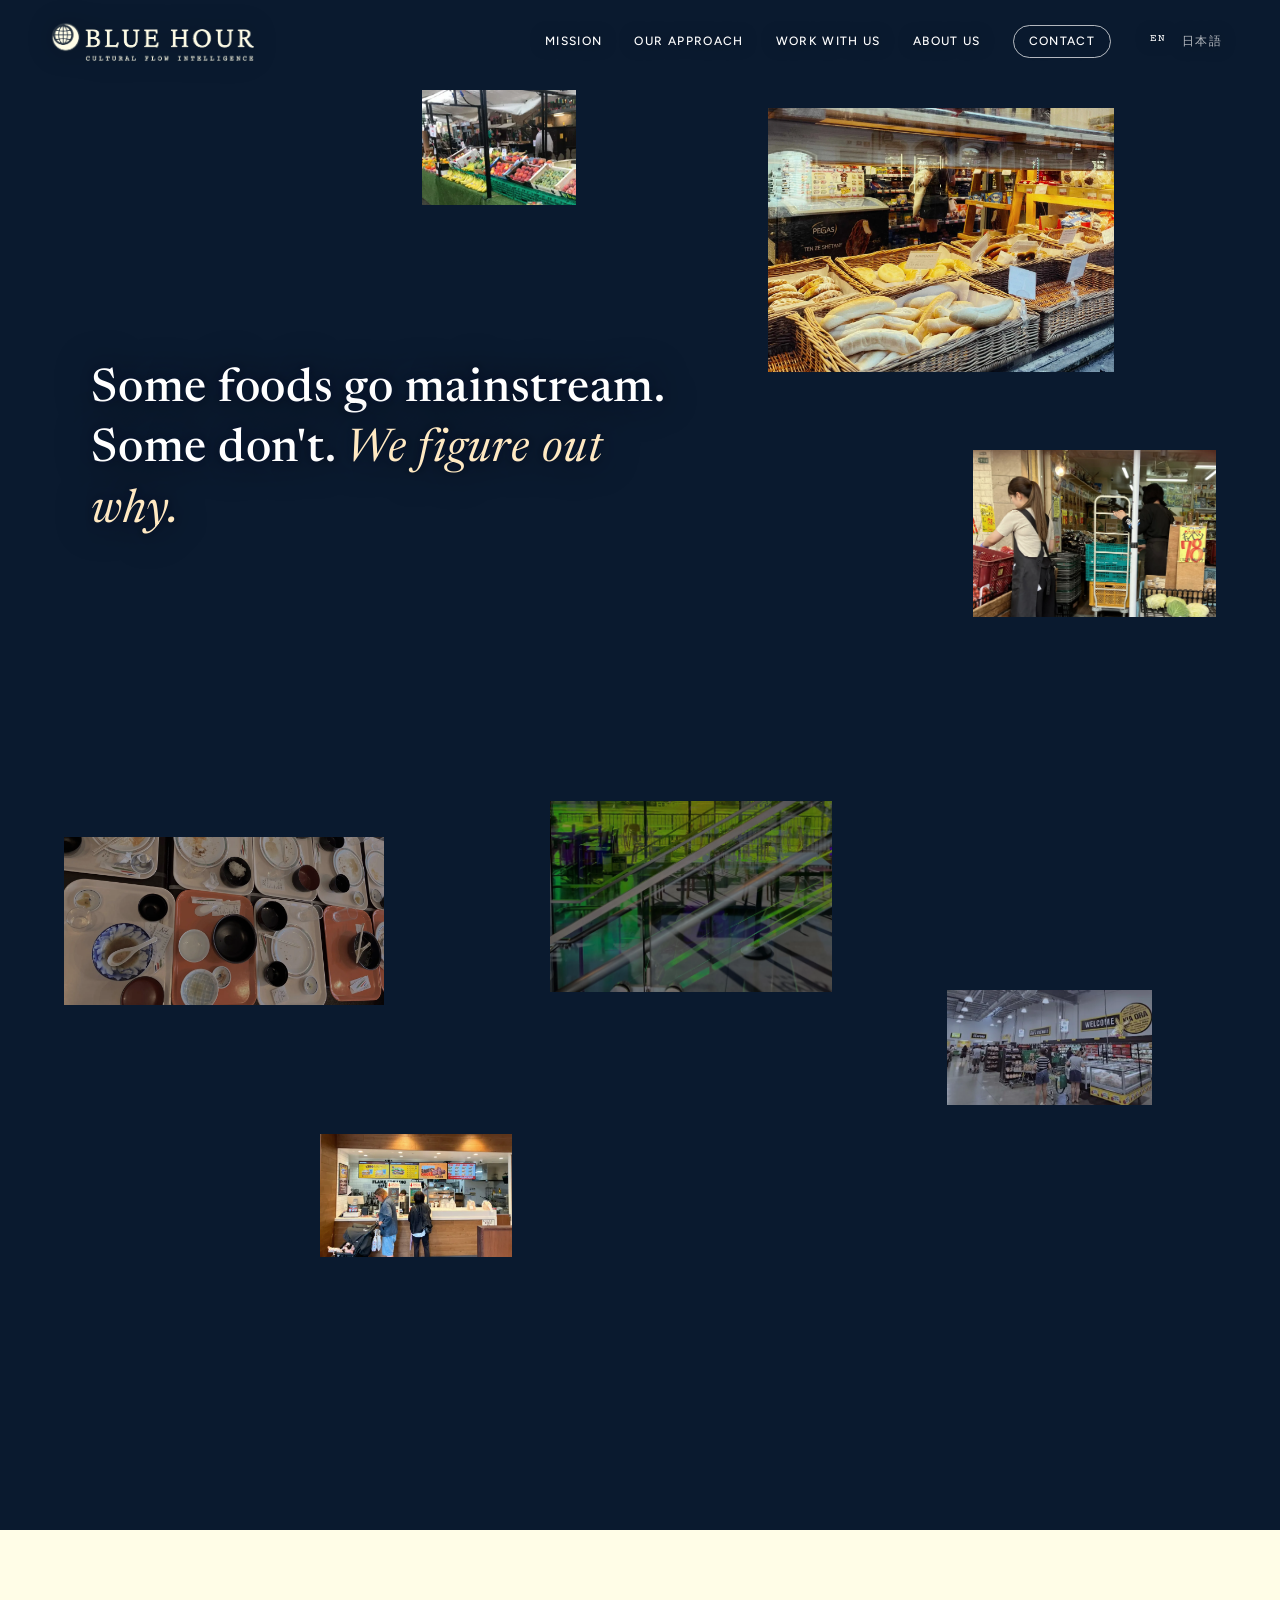
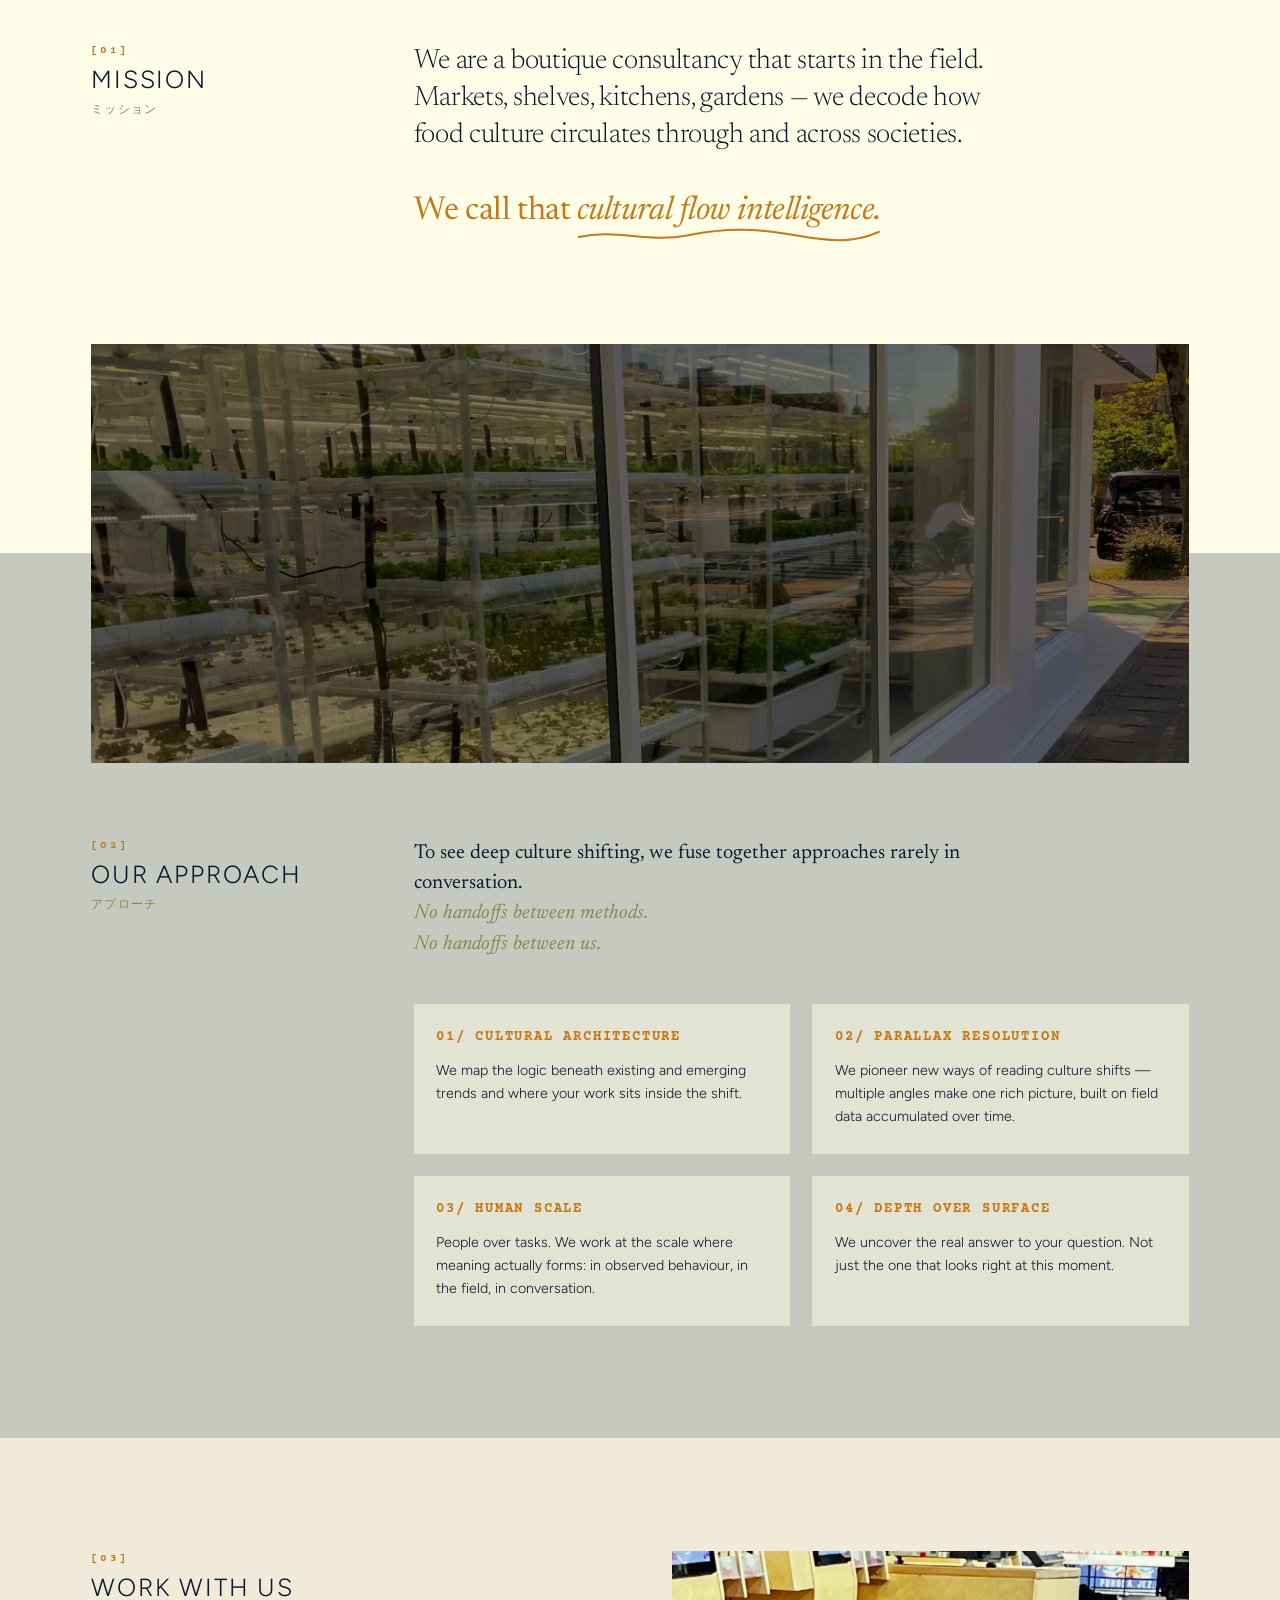
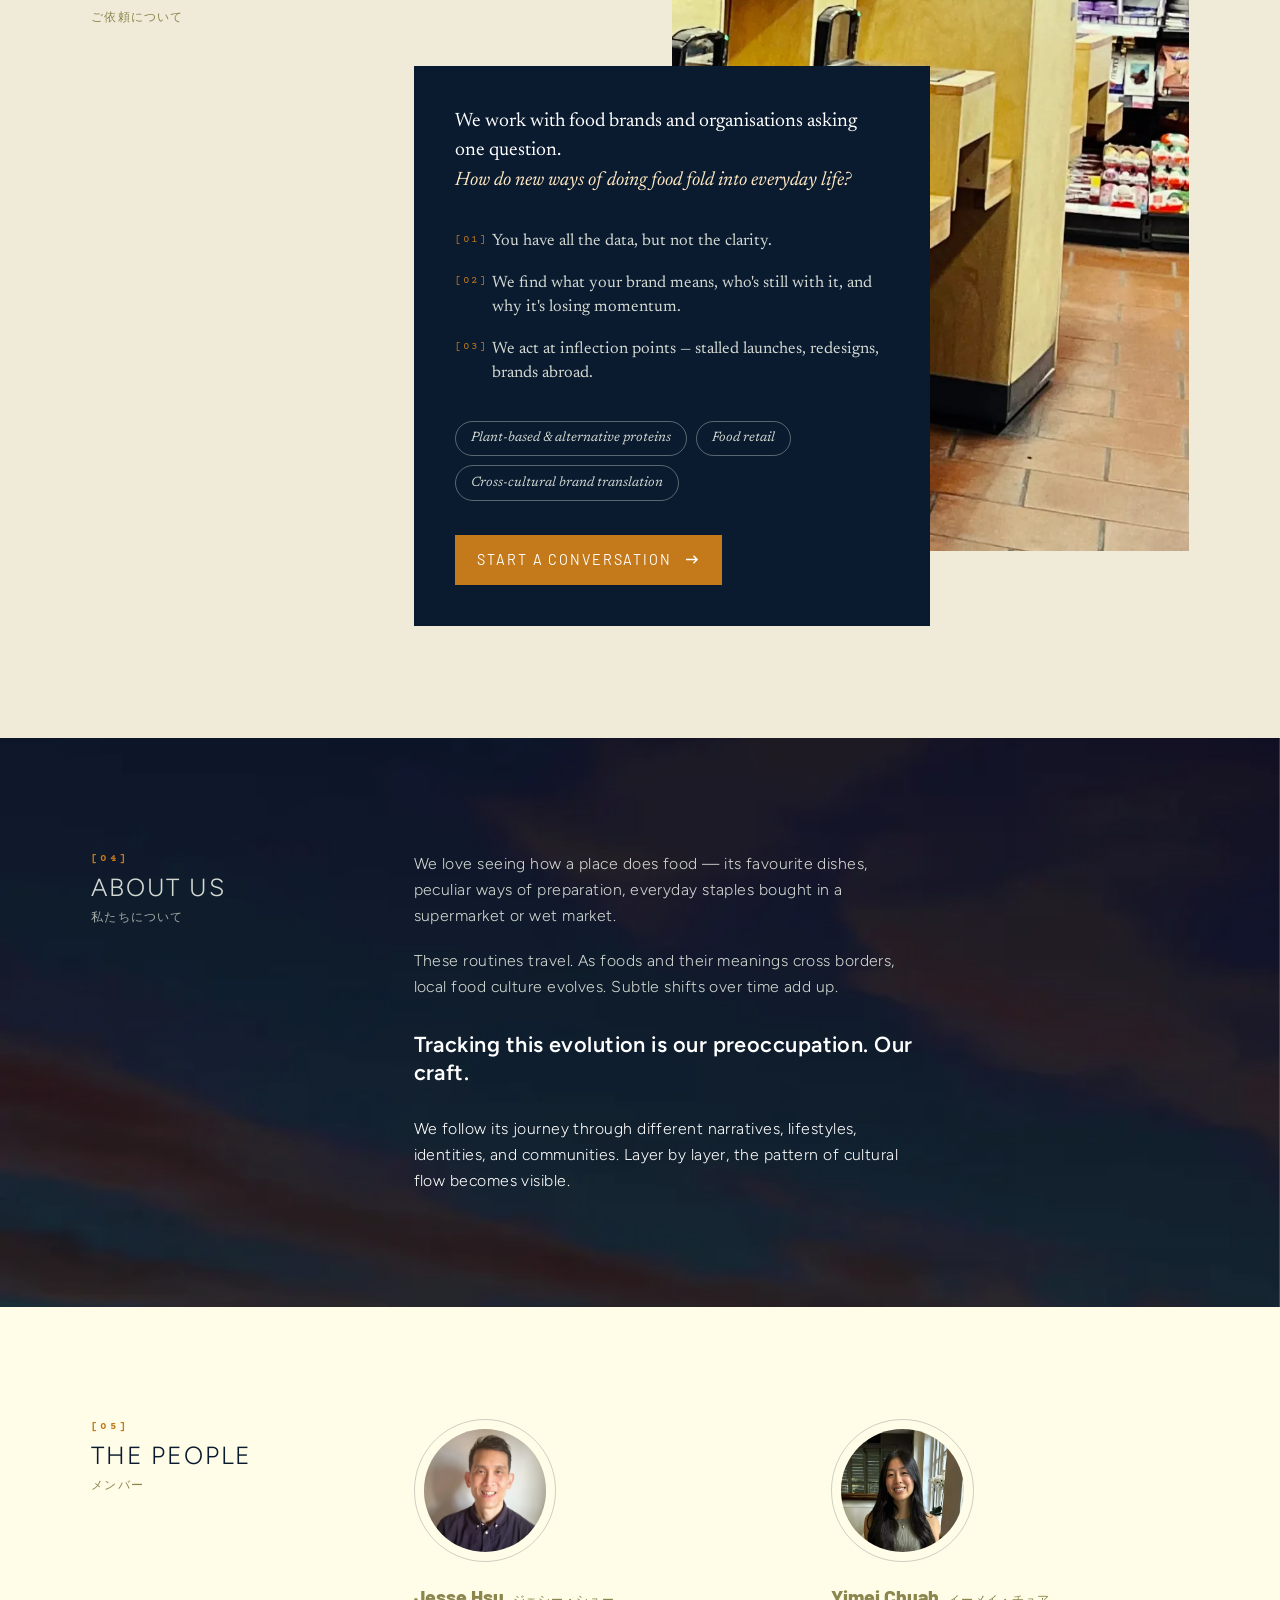
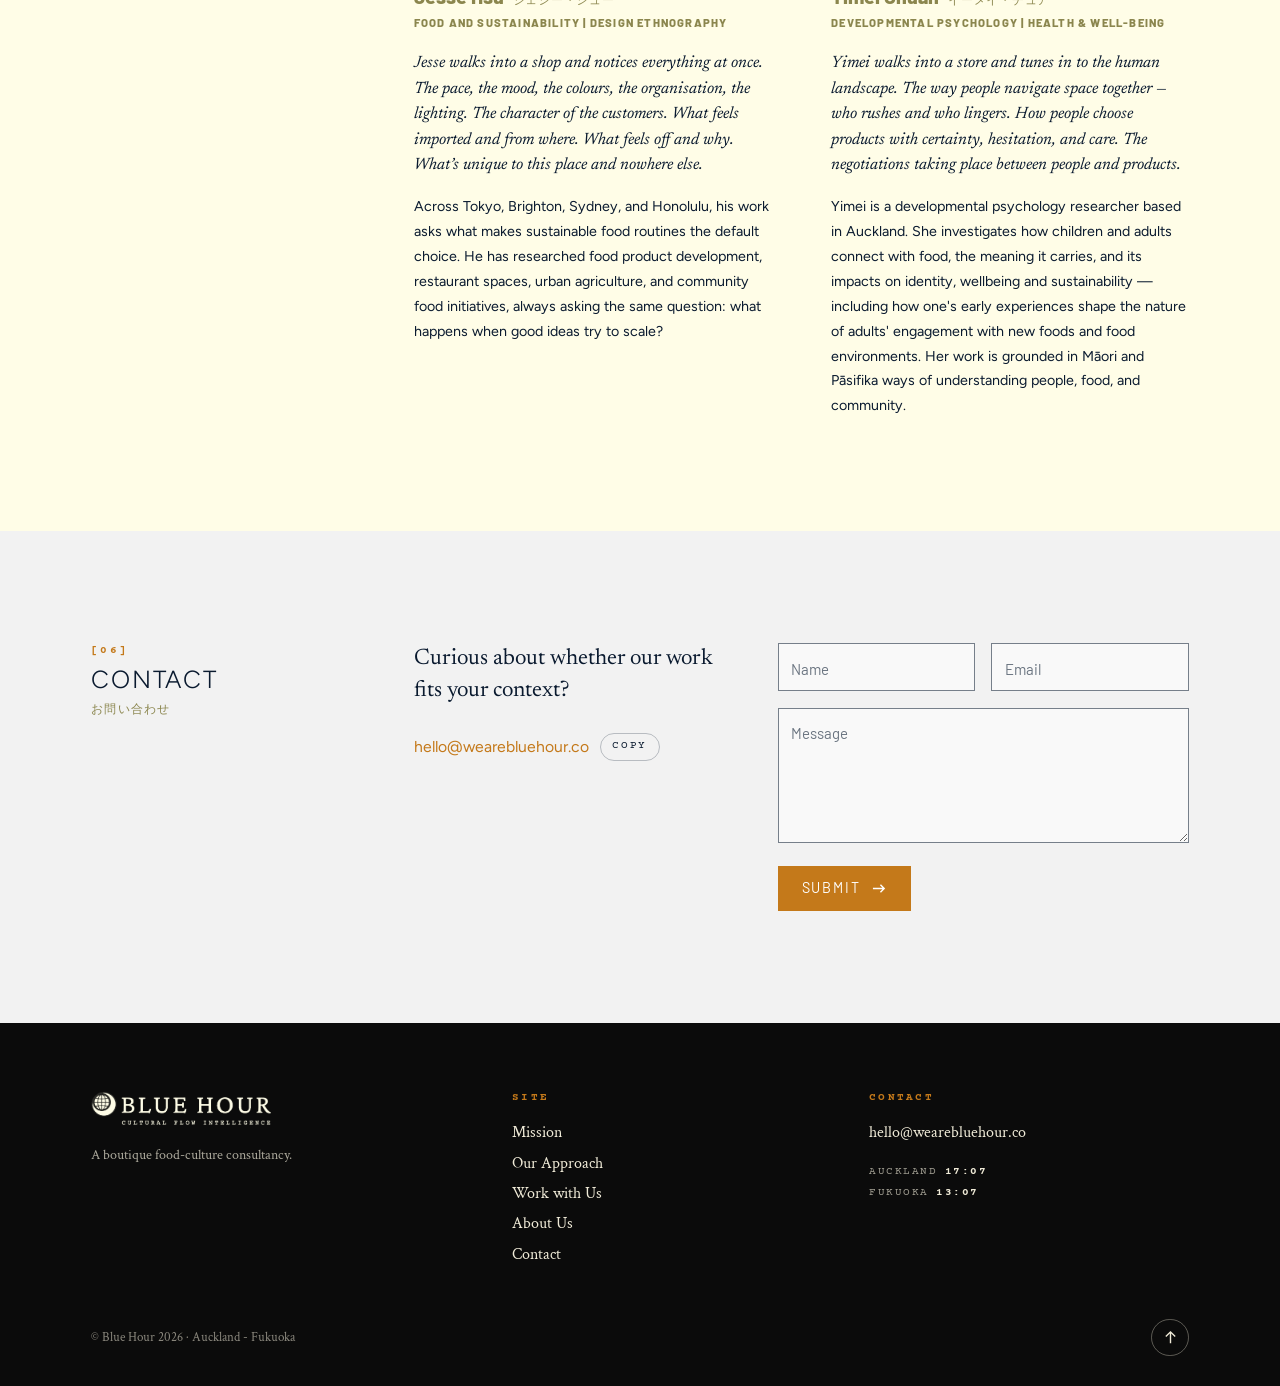
==== index.html @ f850b8da "bluehour 0.1.1 for pages static" ====
<!DOCTYPE html>
<html lang="en">
<head>
<meta charset="utf-8" />
<meta name="viewport" content="width=device-width,initial-scale=1" />
<title>Blue Hour — Cultural Flow Intelligence | Food culture consultancy</title>
<meta name="description" content="Blue Hour is a boutique food-culture consultancy in Auckland and Fukuoka. Field research and cultural insight for food brands, retailers and alternative-protein companies." />
<meta name="color-scheme" content="light only" />
<meta name="theme-color" content="#FFFDE7" />
<link rel="canonical" href="https://wearebluehour.co/" />
<link rel="alternate" hreflang="en" href="https://wearebluehour.co/" />
<link rel="alternate" hreflang="ja" href="https://wearebluehour.co/ja.html" />
<link rel="alternate" hreflang="x-default" href="https://wearebluehour.co/" />

<meta property="og:site_name" content="Blue Hour" />
<meta property="og:title" content="Blue Hour — Cultural Flow Intelligence" />
<meta property="og:type" content="website" />
<meta property="og:description" content="Some foods go mainstream. Some don't. We figure out why. A boutique food-culture consultancy in Auckland and Fukuoka." />
<meta property="og:url" content="https://wearebluehour.co/" />
<meta property="og:locale" content="en_NZ" />
<meta property="og:locale:alternate" content="ja_JP" />
<meta property="og:image" content="https://wearebluehour.co/assets/img/share-1200x630.jpg" />
<meta property="og:image:type" content="image/jpeg" />
<meta property="og:image:width" content="1200" />
<meta property="og:image:height" content="630" />
<meta property="og:image:alt" content="Blue Hour — Cultural Flow Intelligence. Auckland · Fukuoka." />
<meta name="twitter:card" content="summary_large_image" />
<meta name="twitter:image" content="https://wearebluehour.co/assets/img/share-1200x630.jpg" />

<link rel="icon" type="image/png" href="assets/images/favicon.png?v=2a3a857e" />
<link rel="apple-touch-icon" href="assets/images/apple-touch-icon.png?v=2a3a857e" />

<link rel="preconnect" href="https://fonts.googleapis.com" />
<link rel="preconnect" href="https://fonts.gstatic.com" crossorigin />
<link href="https://fonts.googleapis.com/css2?family=Newsreader:ital,wght@0,300;0,400;0,500;1,400&family=Figtree:wght@300;400;500;600&family=Courier+Prime:wght@700&family=Barlow:wght@400;800&family=Crimson+Text&display=swap" rel="stylesheet" />
<link rel="preload" as="image" href="assets/img/container05-05c222aa.webp" />
<link rel="stylesheet" href="assets/css/site.css" />

<script type="application/ld+json">
{
	"@context": "https://schema.org",
	"@type": "ProfessionalService",
	"name": "Blue Hour",
	"alternateName": "Blue Hour — Cultural Flow Intelligence",
	"description": "Boutique food-culture consultancy. Field research and cultural insight for food brands, retailers and organisations.",
	"url": "https://wearebluehour.co/",
	"logo": "https://wearebluehour.co/assets/img/logo.png",
	"image": "https://wearebluehour.co/assets/img/share-1200x630.jpg",
	"email": "hello@wearebluehour.co",
	"areaServed": "Worldwide",
	"location": [
		{ "@type": "Place", "name": "Auckland", "address": { "@type": "PostalAddress", "addressLocality": "Auckland", "addressCountry": "NZ" } },
		{ "@type": "Place", "name": "Fukuoka", "address": { "@type": "PostalAddress", "addressLocality": "Fukuoka", "addressCountry": "JP" } }
	],
	"knowsAbout": ["Food culture", "Design ethnography", "Developmental psychology", "Plant-based and alternative proteins", "Food retail", "Cross-cultural brand translation"],
	"member": [
		{ "@type": "Person", "name": "Jesse Hsu", "jobTitle": "Food and Sustainability, Design Ethnography" },
		{ "@type": "Person", "name": "Yimei Chuah", "jobTitle": "Developmental Psychology, Health & Well-being" }
	]
}
</script>

<script async src="https://www.googletagmanager.com/gtag/js?id=G-VKZDT2RBZ4"></script>
<script>window.dataLayer = window.dataLayer || [];function gtag(){dataLayer.push(arguments);}gtag('js', new Date());gtag('config', 'G-VKZDT2RBZ4', { 'send_page_view': false });gtag('event', 'page_view', { 'page_title': 'Blue Hour', 'page_location': 'https://wearebluehour.co' });</script>
<script>document.documentElement.className = 'js';</script>
</head>
<body>

<a class="skip" href="#mission">Skip to content</a>

<header class="site-header" id="header">
	<a class="brand" href="#top" aria-label="Blue Hour — back to top">
		<img class="logo-dark" src="assets/img/logo.png" alt="Blue Hour — Cultural Flow Intelligence" width="899" height="174" />
		<img class="logo-light" src="assets/img/logo-light.png" alt="" width="899" height="174" />
	</a>
	<nav class="nav" id="nav" aria-label="Main">
		<ul>
			<li><a href="#mission">Mission</a></li>
			<li><a href="#approach">Our Approach</a></li>
			<li><a href="#workwithus">Work with Us</a></li>
			<li><a href="#about">About Us</a></li>
			<li><a class="nav-cta" href="#contact">Contact</a></li>
		</ul>
		<div class="lang" aria-label="Language">
			<span aria-current="true">EN</span>
			<a href="ja.html" hreflang="ja" lang="ja">日本語</a>
		</div>
	</nav>
	<button class="menu-toggle" type="button" aria-controls="nav" aria-expanded="false" aria-label="Menu">
		<span></span><span></span><span></span>
	</button>
</header>

<main>

	<!-- Hero — floating photo collage; the lower photos sit below the fold and drift up on scroll -->
	<section class="hero" id="top">
		<div class="floats" aria-hidden="true">
			<figure class="float" data-drift="0.18" style="--t:12vh;--l:60%;--w:27vw;--tm:8vh;--lm:38%;--wm:60vw;--bob:9s;--delay:-0.0s"><img src="assets/img/container05-05c222aa.webp" alt="" decoding="async" /></figure>
			<figure class="float" data-drift="0.32" style="--t:10vh;--l:33%;--w:12vw;--tm:13vh;--lm:3%;--wm:40vw;--bob:7s;--delay:-1.7s"><img src="assets/img/container05-33a62873.webp" alt="" decoding="async" /></figure>
			<figure class="float" data-drift="0.1" style="--t:50vh;--l:76%;--w:19vw;--tm:52vh;--lm:52%;--wm:46vw;--bob:11s;--delay:-3.4s"><img src="assets/img/container05-17aac59e.webp" alt="" decoding="async" /></figure>
			<figure class="float" data-drift="0.26" style="--t:89vh;--l:43%;--w:22vw;--tm:64vh;--lm:4%;--wm:52vw;--bob:8s;--delay:-5.1s"><img src="assets/img/container05-a54a691f.webp" alt="" decoding="async" loading="lazy" /></figure>
			<figure class="float" data-drift="0.14" style="--t:93vh;--l:5%;--w:25vw;--tm:90vh;--lm:40%;--wm:58vw;--bob:10s;--delay:-6.8s"><img src="assets/img/container05-be65a31d.webp" alt="" decoding="async" loading="lazy" /></figure>
			<figure class="float" data-drift="0.22" style="--t:110vh;--l:74%;--w:16vw;--tm:94vh;--lm:3%;--wm:44vw;--bob:9s;--delay:-8.5s"><img src="assets/img/container05-ec4402e1.webp" alt="" decoding="async" loading="lazy" /></figure>
			<figure class="float" data-drift="0.3" style="--t:126vh;--l:25%;--w:15vw;--tm:108vh;--lm:52%;--wm:46vw;--bob:12s;--delay:-10.2s"><img src="assets/img/container05-aeada409.webp" alt="" decoding="async" loading="lazy" /></figure>
		</div>
		<div class="hero-track">
			<div class="wrap hero-head">
				<h1>
					<span class="line">Some foods go mainstream.</span>
					<span class="line">Some don&#39;t. <em>We figure out why.</em></span>
				</h1>
			</div>
		</div>
	</section>

	<!-- [01] Mission -->
	<section class="mission" id="mission">
		<div class="wrap sec">
			<header class="sec-label">
				<span class="sec-num">[01]</span>
				<h2 class="sec-title">Mission</h2>
				<span class="sec-sub" lang="ja">ミッション</span>
			</header>
			<div class="sec-body">
				<p class="mission-lead" data-reveal>
					<span class="line">We are a boutique consultancy that starts in the field.</span>
					<span class="line">Markets, shelves, kitchens, gardens — we decode how</span>
					<span class="line">food culture circulates through and across societies.</span>
				</p>
				<p class="mission-claim" data-reveal>
					We call that <span class="flow">cultural flow intelligence.<svg viewBox="0 0 300 20" preserveAspectRatio="none" aria-hidden="true"><path pathLength="1" d="M2 12 C 40 2, 70 20, 110 10 S 180 2, 220 11 S 280 16, 298 6" /></svg></span>
				</p>
			</div>
		</div>
	</section>

	<!-- [02] Approach — wide image straddles the edge between Mission and Approach -->
	<section class="approach" id="approach">
		<div class="sec-media-wrap">
			<div class="wrap">
				<figure class="sec-media" data-reveal><img src="assets/img/container38.webp" alt="" loading="lazy" decoding="async" /></figure>
			</div>
		</div>
		<div class="wrap sec">
			<header class="sec-label">
				<span class="sec-num">[02]</span>
				<h2 class="sec-title">Our Approach</h2>
				<span class="sec-sub" lang="ja">アプローチ</span>
			</header>
			<div class="sec-body">
				<p class="approach-intro" data-reveal>
					To see deep culture shifting, we fuse together approaches rarely in conversation.
					<span class="line">No handoffs between methods.</span>
					<span class="line">No handoffs between us.</span>
				</p>
				<ol class="cards" data-reveal>
					<li class="card">
						<h3>01/ <span lang="en">Cultural Architecture</span></h3>
						<p>We map the logic beneath existing and emerging trends and where your work sits inside the shift.</p>
					</li>
					<li class="card">
						<h3>02/ <span lang="en">Parallax Resolution</span></h3>
						<p>We pioneer new ways of reading culture shifts — multiple angles make one rich picture, built on field data accumulated over time.</p>
					</li>
					<li class="card">
						<h3>03/ <span lang="en">Human Scale</span></h3>
						<p>People over tasks. We work at the scale where meaning actually forms: in observed behaviour, in the field, in conversation.</p>
					</li>
					<li class="card">
						<h3>04/ <span lang="en">Depth over Surface</span></h3>
						<p>We uncover the real answer to your question. Not just the one that looks right at this moment.</p>
					</li>
				</ol>
			</div>
		</div>
	</section>

	<!-- [03] Work with us — offset image + card -->
	<section class="work" id="workwithus">
		<div class="wrap sec">
			<header class="sec-label">
				<span class="sec-num">[03]</span>
				<h2 class="sec-title">Work with Us</h2>
				<span class="sec-sub" lang="ja">ご依頼について</span>
			</header>
			<div class="sec-body">
				<div class="offset">
					<figure class="offset-media"><img src="assets/img/container11.webp" alt="" loading="lazy" decoding="async" /></figure>
					<div class="offset-card" data-reveal>
						<p class="work-lead">We work with food brands and organisations asking one question.<br />
							<em>How do new ways of doing food fold into everyday life?</em></p>
						<ol class="statements">
							<li>You have all the data, but not the clarity.</li>
							<li>We find what your brand means, who&#39;s still with it, and why it&#39;s losing momentum.</li>
							<li>We act at inflection points — stalled launches, redesigns, brands abroad.</li>
						</ol>
						<ul class="sectors" aria-label="Sectors">
							<li>Plant-based &amp; alternative proteins</li>
							<li>Food retail</li>
							<li>Cross-cultural brand translation</li>
						</ul>
						<div class="work-cta">
							<a class="cta" href="#contact">Start a conversation
								<svg viewBox="0 0 16 16" aria-hidden="true"><path d="M1 8h12M9 4l4 4-4 4" fill="none" stroke="currentColor" stroke-width="1.5" /></svg>
							</a>
						</div>
					</div>
				</div>
			</div>
		</div>
	</section>

	<!-- Selected work — FILL IN with real projects, then remove the comment markers to show this section.
	     Anonymised is fine ("A European plant-based brand"). Delete the quote block if you have none.
	<section class="cases" id="cases">
		<div class="wrap">
			<h2 class="sec-title">In the field</h2>
			<div class="case-grid">
				<article class="case">
					<span class="tag">Plant-based · Japan</span>
					<h3>[The question the client brought]</h3>
					<p>[What you did in the field, and what you found — two or three sentences.]</p>
					<p>[What changed for the client as a result.]</p>
					<blockquote>“[Client quote]” — [Role, organisation type]</blockquote>
				</article>
				<article class="case">
					<span class="tag">Food retail · New Zealand</span>
					<h3>[The question the client brought]</h3>
					<p>[What you did in the field, and what you found.]</p>
					<p>[What changed for the client as a result.]</p>
				</article>
				<article class="case">
					<span class="tag">Brand translation · NZ → Japan</span>
					<h3>[The question the client brought]</h3>
					<p>[What you did in the field, and what you found.]</p>
					<p>[What changed for the client as a result.]</p>
				</article>
			</div>
		</div>
	</section>
	-->

	<!-- [04] About -->
	<section class="band about" id="about">
		<div class="band-media" aria-hidden="true"><img data-parallax="0.2" src="assets/img/container21.webp" alt="" loading="lazy" decoding="async" /></div>
		<div class="wrap sec">
			<header class="sec-label">
				<span class="sec-num">[04]</span>
				<h2 class="sec-title">About Us</h2>
				<span class="sec-sub" lang="ja">私たちについて</span>
			</header>
			<div class="sec-body">
				<div class="about-body" data-reveal>
					<p>We love seeing how a place does food — its favourite dishes, peculiar ways of preparation, everyday staples bought in a supermarket or wet market.</p>
					<p>These routines travel. As foods and their meanings cross borders, local food culture evolves. Subtle shifts over time add up.</p>
					<p class="about-pull">Tracking this evolution is our preoccupation. Our craft.</p>
					<p class="about-inhabit">We follow its journey through different narratives, lifestyles, identities, and communities. Layer by layer, the pattern of cultural flow becomes visible.</p>
				</div>
			</div>
		</div>
	</section>

	<!-- [05] People -->
	<section class="people" id="people">
		<div class="wrap sec">
			<header class="sec-label">
				<span class="sec-num">[05]</span>
				<h2 class="sec-title">The People</h2>
				<span class="sec-sub" lang="ja">メンバー</span>
			</header>
			<div class="sec-body">
				<div class="people-grid">
					<article class="person" data-reveal>
						<div class="portrait"><div class="portrait-frame"><img src="assets/img/image02.webp" alt="Portrait of Jesse Hsu" width="600" height="600" loading="lazy" decoding="async" /></div></div>
						<div class="person-head">
							<h3 class="person-name">Jesse Hsu<span class="ja" lang="ja">ジェシー・シュー</span></h3>
							<p class="person-role">Food and Sustainability | Design Ethnography</p>
						</div>
						<div class="person-bio">
							<p class="lede">Jesse walks into a shop and notices everything at once. The pace, the mood, the colours, the organisation, the lighting. The character of the customers. What feels imported and from where. What feels off and why. What’s unique to this place and nowhere else.</p>
							<p>Across Tokyo, Brighton, Sydney, and Honolulu, his work asks what makes sustainable food routines the default choice. He has researched food product development, restaurant spaces, urban agriculture, and community food initiatives, always asking the same question: what happens when good ideas try to scale?</p>
						</div>
					</article>
					<article class="person" data-reveal>
						<div class="portrait"><div class="portrait-frame"><img src="assets/img/image04.webp" alt="Portrait of Yimei Chuah" width="397" height="397" loading="lazy" decoding="async" /></div></div>
						<div class="person-head">
							<h3 class="person-name">Yimei Chuah<span class="ja" lang="ja">イーメイ・チュア</span></h3>
							<p class="person-role">Developmental Psychology | Health &amp; Well-being</p>
						</div>
						<div class="person-bio">
							<p class="lede">Yimei walks into a store and tunes in to the human landscape. The way people navigate space together — who rushes and who lingers. How people choose products with certainty, hesitation, and care. The negotiations taking place between people and products.</p>
							<p>Yimei is a developmental psychology researcher based in Auckland. She investigates how children and adults connect with food, the meaning it carries, and its impacts on identity, wellbeing and sustainability — including how one&#39;s early experiences shape the nature of adults&#39; engagement with new foods and food environments. Her work is grounded in Māori and Pāsifika ways of understanding people, food, and community.</p>
						</div>
					</article>
				</div>
			</div>
		</div>
	</section>

	<!-- [06] Contact -->
	<section class="contact" id="contact">
		<div class="wrap sec">
			<header class="sec-label">
				<span class="sec-num">[06]</span>
				<h2 class="sec-title">Contact</h2>
				<span class="sec-sub" lang="ja">お問い合わせ</span>
			</header>
			<div class="sec-body">
				<div class="contact-grid" data-reveal>
					<div class="contact-intro">
						<p>Curious about whether our work fits your context?</p>
						<div class="email">
							<a href="mailto:hello@wearebluehour.co">hello@wearebluehour.co</a>
							<button class="copy-btn" type="button" data-copy="hello@wearebluehour.co" data-copied="Copied">Copy</button>
						</div>
					</div>

					<div>
						<!-- To receive messages without the visitor's email app: create a free form at formspree.io
						     and paste its URL into data-endpoint, e.g. data-endpoint="https://formspree.io/f/abcdwxyz" -->
						<form id="contact-form" class="form" method="post" novalidate
							data-endpoint=""
							data-mailto="hello@wearebluehour.co"
							data-msg-subject="Website enquiry"
							data-msg-required="Please fill in every field."
							data-msg-email="Please enter a valid email address."
							data-msg-error="Sorry, something went wrong. Please email us at hello@wearebluehour.co."
							data-msg-mailto="Your email app should open with your message ready to send.">
							<div class="row">
								<div class="field">
									<input type="text" name="name" id="f-name" placeholder=" " maxlength="128" required autocomplete="name" />
									<label for="f-name">Name</label>
								</div>
								<div class="field">
									<input type="email" name="email" id="f-email" placeholder=" " maxlength="128" required autocomplete="email" />
									<label for="f-email">Email</label>
								</div>
							</div>
							<div class="field hp" aria-hidden="true">
								<input type="text" name="_gotcha" tabindex="-1" autocomplete="off" />
							</div>
							<div class="field">
								<textarea data-gramm_editor="false" name="message" id="f-message" placeholder=" " maxlength="16384" required></textarea>
								<label for="f-message">Message</label>
							</div>
							<div class="actions">
								<button class="submit" type="submit">
									SUBMIT
									<svg viewBox="0 0 16 16" aria-hidden="true"><path d="M1 8h12M9 4l4 4-4 4" fill="none" stroke="currentColor" stroke-width="1.5" /></svg>
									<span class="spinner" aria-hidden="true"></span>
								</button>
								<p class="form-status" role="status" aria-live="polite"></p>
							</div>
						</form>
						<div class="form-success" role="status" aria-live="polite">Thank you for contacting us. We&#39;ve received your message, and will be in touch shortly.</div>
					</div>
				</div>
			</div>
		</div>
	</section>

</main>

<footer class="footer">
	<div class="wrap">
		<div class="footer-grid">
			<div class="footer-brand">
				<img src="assets/img/logo-light.png" alt="Blue Hour — Cultural Flow Intelligence" width="899" height="174" loading="lazy" />
				<p>A boutique food-culture consultancy.</p>
			</div>
			<nav aria-label="Site">
				<h2>Site</h2>
				<ul>
					<li><a href="#mission">Mission</a></li>
					<li><a href="#approach">Our Approach</a></li>
					<li><a href="#workwithus">Work with Us</a></li>
					<li><a href="#about">About Us</a></li>
					<li><a href="#contact">Contact</a></li>
				</ul>
			</nav>
			<div class="footer-contact">
				<h2>Contact</h2>
				<a href="mailto:hello@wearebluehour.co">hello@wearebluehour.co</a>
				<div class="clocks" aria-label="Local times">
					<span>Auckland<b data-tz="Pacific/Auckland">--:--</b></span>
					<span>Fukuoka<b data-tz="Asia/Tokyo">--:--</b></span>
				</div>
			</div>
		</div>
		<div class="footer-base">
			<p>© Blue Hour 2026 · Auckland - Fukuoka</p>
			<button class="to-top" type="button" aria-label="Back to top">
				<svg viewBox="0 0 16 16" aria-hidden="true"><path d="M8 14V2M3 7l5-5 5 5" fill="none" stroke="currentColor" stroke-width="1.5" /></svg>
			</button>
		</div>
	</div>
</footer>

<script src="assets/js/site.js"></script>
</body>
</html>
---- assets/css/site.css ----
/* Blue Hour — shared styles for all language versions */

:root {
	--cream: #FFFDE7;
	--sand: #F0EBD8;
	--navy: #0A1A2F;
	--sage: #C5C9BF;
	--ochre: #C4791A;
	--olive: #8B864E;
	--mist: #D3D9D2;
	--paper: #F2F2F2;
	--ink: #2D2D2D;

	--serif: 'Newsreader', Georgia, serif;
	--sans: 'Figtree', system-ui, sans-serif;
	--mono: 'Courier Prime', 'Courier New', monospace;
	--label: 'Barlow', sans-serif;
	--footer: 'Crimson Text', Georgia, serif;

	--gutter: clamp(1rem, 4vw, 3.75rem);
	--header-h: 5.5rem;
	--section-y: clamp(4.5rem, 9vw, 7.5rem);
	--ease-out: cubic-bezier(.16, 1, .3, 1);
	--ease-in-out: cubic-bezier(.65, 0, .35, 1);
}

*, *::before, *::after { box-sizing: border-box; }
html { font-size: 15px; scroll-behavior: smooth; scroll-padding-top: 4rem; -webkit-text-size-adjust: 100%; }
body {
	margin: 0;
	min-width: 320px;
	overflow-x: hidden;
	background: var(--cream);
	color: var(--navy);
	font-family: var(--sans);
	line-height: 1.5;
	-webkit-font-smoothing: antialiased;
}
img { display: block; max-width: 100%; }
figure { margin: 0; }
a { color: inherit; }
h1, h2, h3, p { margin: 0; font-weight: inherit; }
button { font: inherit; }
::selection { background: var(--ochre); color: #fff; }
:focus-visible { outline: 2px solid var(--ochre); outline-offset: 3px; }
.skip {
	position: fixed; top: .75rem; left: .75rem; z-index: 300;
	padding: .6rem 1rem; background: var(--navy); color: var(--cream);
	font-size: .85rem; text-decoration: none;
	transform: translateY(-200%);
}
.skip:focus { transform: none; }
.line { display: block; }

/* ---------- Page intro ---------- */
.js body::after {
	content: '';
	position: fixed; inset: 0;
	background: var(--cream);
	z-index: 200;
	pointer-events: none;
	transition: opacity 1s ease .1s, visibility 0s linear 1.1s;
}
.js body.is-ready::after { opacity: 0; visibility: hidden; }

/* ---------- Reveal: one quiet fade per block ---------- */
.js [data-reveal] {
	opacity: 0;
	transform: translate3d(0, .75rem, 0);
	transition: opacity .9s ease, transform 1s var(--ease-out);
}
.js [data-reveal].is-in { opacity: 1; transform: none; }

/* ---------- Header ---------- */
.site-header {
	position: fixed; top: 0; left: 0; right: 0;
	z-index: 100;
	display: flex; align-items: center; justify-content: space-between;
	gap: 2rem;
	height: var(--header-h);
	padding: 0 var(--gutter);
	background: rgba(255, 253, 231, 0);
	transition: background-color .5s ease, height .5s var(--ease-out), box-shadow .5s ease, transform .5s var(--ease-out);
}
.site-header.is-solid, html:not(.js) .site-header {
	--header-h: 4rem;
	background: rgba(255, 253, 231, .94);
	-webkit-backdrop-filter: blur(12px);
	backdrop-filter: blur(12px);
	box-shadow: 0 1px 0 rgba(10, 26, 47, .08);
}
.site-header.is-hidden { transform: translateY(-100%); }
.brand {
	position: relative;
	display: block; flex: 0 0 auto;
	width: 13.5rem;
	transition: width .5s var(--ease-out), opacity .5s ease;
}
.site-header.is-solid .brand, html:not(.js) .brand { width: 10.5rem; }
.brand img { width: 100%; height: auto; transition: opacity .5s ease; }
.brand .logo-light { position: absolute; inset: 0; filter: drop-shadow(0 0 .9rem rgba(0,0,0,.35)); }
.brand .logo-dark { opacity: 0; }
.site-header.is-solid .logo-light, html:not(.js) .logo-light { opacity: 0; }
.site-header.is-solid .logo-dark, html:not(.js) .logo-dark { opacity: 1; }

.nav { display: flex; align-items: center; gap: clamp(1.25rem, 2.5vw, 2.75rem); }
.nav ul { display: flex; align-items: center; gap: clamp(1.25rem, 2.5vw, 2.5rem); list-style: none; margin: 0; padding: 0; }
.nav a {
	display: inline-block;
	padding: .4rem 0;
	font-family: var(--sans);
	font-size: .8rem;
	font-weight: 500;
	letter-spacing: .09rem;
	text-transform: uppercase;
	text-decoration: none;
	color: #fff;
	text-shadow: 0 0 1rem rgba(0,0,0,.5);
	transition: color .3s ease, background-color .3s ease, border-color .3s ease;
}
.site-header.is-solid .nav a, html:not(.js) .nav a { color: var(--ink); text-shadow: none; }
.nav a:hover, .nav a:focus-visible, .nav a.is-active { color: var(--sand); }
.site-header.is-solid .nav a:hover, .site-header.is-solid .nav a.is-active { color: var(--olive); }
.nav a.nav-cta { padding: .45rem 1rem; border: 1px solid rgba(255,255,255,.7); border-radius: 999px; }
.nav a.nav-cta:hover { background: #fff; color: var(--navy); text-shadow: none; }
.site-header.is-solid .nav a.nav-cta { border-color: var(--ochre); color: var(--ochre); }
.site-header.is-solid .nav a.nav-cta:hover, .site-header.is-solid .nav a.nav-cta.is-active { background: var(--ochre); color: #fff; }

.lang { display: flex; gap: .15rem; font-family: var(--mono); font-size: .7rem; letter-spacing: .08rem; }
.lang a, .lang span { padding: .3rem .45rem; text-decoration: none; color: rgba(255,255,255,.7); text-shadow: 0 0 1rem rgba(0,0,0,.5); transition: color .3s ease; }
.lang span { color: #fff; }
.lang a:hover { color: #fff; }
.site-header.is-solid .lang a, html:not(.js) .lang a { color: rgba(45,45,45,.6); text-shadow: none; }
.site-header.is-solid .lang span, html:not(.js) .lang span { color: var(--olive); text-shadow: none; }
.site-header.is-solid .lang a:hover { color: var(--ink); }

.menu-toggle {
	display: none;
	position: relative;
	width: 2.75rem; height: 2.75rem;
	padding: 0; border: 0; background: none; cursor: pointer;
	z-index: 110;
}
.menu-toggle span {
	position: absolute; left: .6rem; right: .6rem;
	height: 2px; border-radius: 2px;
	background: #fff;
	box-shadow: 0 0 .6rem rgba(0,0,0,.3);
	transition: transform .5s var(--ease-out), opacity .3s ease, background-color .3s ease, top .5s var(--ease-out);
}
.menu-toggle span:nth-child(1) { top: 34%; }
.menu-toggle span:nth-child(2) { top: 50%; }
.menu-toggle span:nth-child(3) { top: 66%; }
.site-header.is-solid .menu-toggle span { background: var(--navy); box-shadow: none; }
.menu-open .menu-toggle span { background: var(--cream) !important; box-shadow: none; }
.menu-open .menu-toggle span:nth-child(1) { top: 50%; transform: rotate(45deg); }
.menu-open .menu-toggle span:nth-child(2) { opacity: 0; transform: scaleX(0); }
.menu-open .menu-toggle span:nth-child(3) { top: 50%; transform: rotate(-45deg); }

/* ---------- Layout: editorial section grid ---------- */
section { position: relative; }
.wrap { width: 100%; max-width: 80rem; margin: 0 auto; padding: 0 var(--gutter); }
.sec {
	display: grid;
	grid-template-columns: minmax(0, 3fr) minmax(0, 9fr);
	column-gap: clamp(2rem, 5vw, 5rem);
	row-gap: 2rem;
}
.sec-label {
	position: sticky; top: 6rem; align-self: start;
	display: grid; gap: .35rem;
}
.sec-num { font-family: var(--mono); font-weight: 700; font-size: .75rem; letter-spacing: .15rem; color: var(--ochre); }
.sec-title {
	font-family: var(--sans);
	font-size: clamp(1.3rem, 2vw, 1.65rem);
	font-weight: 300;
	line-height: 1.2;
	letter-spacing: .12rem;
	text-transform: uppercase;
	color: var(--navy);
}
.sec-sub { font-family: var(--sans); font-size: .8rem; letter-spacing: .08rem; color: var(--olive); }
.sec-body { min-width: 0; }

/* Call-to-action button */
.cta {
	position: relative; overflow: hidden;
	display: inline-flex; align-items: center; gap: .85rem;
	padding: .95rem 1.5rem;
	background: var(--ochre); color: #fff;
	font-family: var(--label); font-size: .95rem; letter-spacing: .125rem; text-transform: uppercase;
	text-decoration: none;
	isolation: isolate;
	transition: color .4s ease;
}
.cta::before {
	content: ''; position: absolute; inset: 0; z-index: -1;
	background: var(--cream);
	transform: translateY(101%);
	transition: transform .5s var(--ease-out);
}
.cta:hover { color: var(--navy); }
.cta:hover::before, .cta:focus-visible::before { transform: none; }
.cta svg { width: 1rem; height: 1rem; transition: transform .5s var(--ease-out); }
.cta:hover svg { transform: translateX(4px); }

/* ---------- Hero: floating collage ----------
   A tall navy field (taller than the screen). Photos are scattered across it; the lower ones
   are cut off by the fold. Each drifts upward at its own speed on scroll (depth) and bobs
   gently at rest. The headline stays put while the photos pass behind it. */
:root { --hero-h: 170vh; }
.hero {
	position: relative;
	height: var(--hero-h);
	background: var(--navy);
	color: #fff;
	overflow: hidden; overflow: clip;  /* clip, not hidden, so the sticky headline still works */
	isolation: isolate;
}
.floats { position: absolute; inset: 0; z-index: 0; }
.float {
	position: absolute;
	top: var(--t); left: var(--l); width: var(--w);
	margin: 0;
	will-change: transform;
}
.float img {
	width: 100%; height: auto;
	animation: bob var(--bob, 9s) ease-in-out var(--delay, 0s) infinite;
	transition: transform .8s var(--ease-out), filter .8s ease;
	filter: saturate(.9);
}
@keyframes bob {
	0%, 100% { translate: 0 0; rotate: 0deg; }
	50%      { translate: 0 -12px; rotate: .4deg; }
}
@media (hover: hover) {
	.float:hover img { transform: scale(1.03); filter: saturate(1); }
}
.hero-track { position: relative; z-index: 1; height: calc(var(--hero-h) - 30vh); padding-top: 40vh; pointer-events: none; }
.hero-head { position: sticky; top: 40vh; }
.hero h1 {
	max-width: 40rem;
	font-family: var(--serif);
	font-size: clamp(1.9rem, 4.2vw, 3.1rem);
	font-weight: 500;
	line-height: 1.3;
	letter-spacing: .05rem;
	text-shadow: 0 0 2.5rem rgba(10,26,47,.9), 0 0 .6rem rgba(10,26,47,.6);
}
.hero h1 em { font-style: italic; font-weight: 400; color: #FFE9C2; }
.js .hero h1 { animation: heroIn 1.6s ease .2s both; }
@keyframes heroIn { from { opacity: 0; } to { opacity: 1; } }

/* ---------- Mission ---------- */
.mission { background: var(--cream); padding: var(--section-y) 0; }
.mission-lead {
	max-width: 46rem;
	font-family: var(--serif);
	font-size: clamp(1.35rem, 2.4vw, 1.85rem);
	font-weight: 300;
	line-height: 1.35;
	letter-spacing: -.02rem;
}
.mission-claim {
	margin-top: 2.5rem;
	font-family: var(--serif);
	font-size: clamp(1.5rem, 2.8vw, 2.2rem);
	line-height: 1.2;
	letter-spacing: -.03rem;
	color: var(--ochre);
}
.mission-claim .flow { position: relative; display: inline-block; font-style: italic; }
.mission-claim .flow svg { position: absolute; left: 0; bottom: -.35em; width: 100%; height: .5em; overflow: visible; }
.mission-claim .flow path {
	fill: none; stroke: var(--ochre); stroke-width: 2.5; stroke-linecap: round;
	stroke-dasharray: 1; stroke-dashoffset: 1;
	transition: stroke-dashoffset 1.8s var(--ease-in-out) .7s;
}
.mission-claim.is-in .flow path, html:not(.js) .mission-claim .flow path { stroke-dashoffset: 0; }

/* ---------- Approach ---------- */
.approach { background: var(--sage); padding: 0 0 var(--section-y); }
/* Wide cropped image heading the section; it overlaps the cream above */
.sec-media { position: relative; margin: 0 0 clamp(3rem, 6vw, 5rem); overflow: hidden; aspect-ratio: 21 / 8; }
.sec-media img { width: 100%; height: 100%; object-fit: cover; }
.js .sec-media img { transform: scale(1.08); transition: transform 2s var(--ease-out); }
.js .sec-media.is-in img { transform: none; }
.approach .sec-media-wrap { background: linear-gradient(var(--cream) 50%, var(--sage) 50%); }
.approach-intro {
	max-width: 40rem;
	font-family: var(--serif);
	font-size: clamp(1.15rem, 1.8vw, 1.35rem);
	line-height: 1.5;
	color: var(--navy);
}
.approach-intro .line { font-style: italic; color: var(--olive); }
.cards {
	display: grid; grid-template-columns: repeat(2, minmax(0, 1fr));
	gap: clamp(1rem, 2vw, 1.5rem);
	margin: clamp(2rem, 4vw, 3rem) 0 0; padding: 0;
	list-style: none;
}
.card {
	padding: 1.6rem 1.5rem 1.75rem;
	background: rgba(255,253,231,.5);
	transition: background-color .5s ease, transform .6s var(--ease-out);
}
.card h3 {
	font-family: var(--mono); font-weight: 700;
	font-size: .9rem; line-height: 1.4; letter-spacing: .12rem; text-transform: uppercase;
	color: var(--ochre);
}
.card p { margin-top: .8rem; font-size: .95rem; font-weight: 300; line-height: 1.6; color: var(--navy); }
@media (hover: hover) {
	.card:hover { background: var(--cream); transform: translateY(-4px); }
}

/* ---------- Work with us: offset image + card ---------- */
.work { background: var(--sand); padding: var(--section-y) 0; }
.offset { display: grid; grid-template-columns: repeat(12, minmax(0, 1fr)); }
.offset-media { grid-column: 5 / 13; grid-row: 1; aspect-ratio: 4 / 5; max-height: 40rem; width: 100%; overflow: hidden; }
.offset-media img { width: 100%; height: 100%; object-fit: cover; }
.offset-card {
	grid-column: 1 / 9; grid-row: 1;
	align-self: start;
	margin-top: clamp(4rem, 9vw, 8rem);
	position: relative; z-index: 1;
	padding: clamp(1.75rem, 3.5vw, 2.75rem);
	background: var(--navy);
	color: var(--mist);
}
.work-lead { font-family: var(--serif); font-size: clamp(1.1rem, 1.7vw, 1.3rem); line-height: 1.5; color: #fff; }
.work-lead em { color: #FFE9C2; }
.statements { list-style: none; margin: 1.75rem 0 0; padding: 0; counter-reset: s; }
.statements li {
	position: relative;
	padding: .55rem 0 .55rem 2.5rem;
	font-family: var(--serif);
	font-size: clamp(1rem, 1.4vw, 1.1rem);
	line-height: 1.5;
	color: var(--mist);
	counter-increment: s;
	transition: color .4s ease;
}
.statements li::before {
	content: '[' counter(s, decimal-leading-zero) ']';
	position: absolute; left: 0; top: .8rem;
	font-family: var(--mono); font-size: .7rem; letter-spacing: .08rem;
	color: var(--ochre);
}
@media (hover: hover) { .statements li:hover { color: #fff; } }
.sectors { display: flex; flex-wrap: wrap; gap: .6rem; margin: 1.75rem 0 0; list-style: none; padding: 0; }
.sectors li {
	padding: .45rem 1rem;
	border: 1px solid rgba(211,217,210,.4);
	border-radius: 999px;
	font-family: var(--serif); font-style: italic; font-size: .9rem;
	color: var(--mist);
	transition: background-color .4s ease, color .4s ease, border-color .4s ease;
}
@media (hover: hover) { .sectors li:hover { background: var(--mist); color: var(--navy); border-color: var(--mist); } }
.work-cta { margin-top: 2.25rem; }

/* ---------- About (full-bleed sky) ---------- */
/* overflow: clip (not hidden) so the sticky section label isn't trapped inside the band */
.band { position: relative; overflow: hidden; overflow: clip; color: #fff; isolation: isolate; }
.band-media { position: absolute; inset: -15% 0; z-index: -2; }
.band-media img { width: 100%; height: 100%; object-fit: cover; will-change: transform; }
.band::before { content: ''; position: absolute; inset: 0; z-index: -1; background: rgba(5,12,28,.2); }
.about { padding: var(--section-y) 0; }
.about .sec-title { color: var(--mist); }
.about .sec-sub { color: rgba(211,217,210,.75); }
.about-body { max-width: 34rem; }
.about-body p { font-size: 1.05rem; font-weight: 300; line-height: 1.65; letter-spacing: .03rem; color: var(--mist); }
.about-body p + p { margin-top: 1.25rem; }
.about-body .about-pull { margin: 2rem 0; font-size: clamp(1.25rem, 2vw, 1.45rem); font-weight: 600; line-height: 1.3; color: #fff; }
.about-body .about-inhabit { color: #fff; }

/* ---------- People ---------- */
.people { background: var(--cream); padding: var(--section-y) 0; }
.people-grid { display: grid; grid-template-columns: repeat(2, minmax(0, 1fr)); gap: clamp(2.5rem, 5vw, 4rem); }
.portrait { width: 9.5rem; aspect-ratio: 1; }
.portrait-frame { width: 100%; height: 100%; padding: .6rem; border: 1px solid rgba(10,26,47,.2); border-radius: 50%; }
.portrait-frame img { width: 100%; height: 100%; object-fit: cover; border-radius: 50%; }
.person-head { margin-top: 1.5rem; }
.person-name { font-family: var(--label); font-size: 1.3rem; font-weight: 800; line-height: 1.3; color: var(--olive); }
.person-name .ja { margin-left: .6rem; font-family: var(--sans); font-size: .8rem; font-weight: 400; letter-spacing: .05rem; }
.person-role { margin-top: .4rem; font-family: var(--label); font-size: .75rem; font-weight: 800; letter-spacing: .08rem; color: var(--olive); text-transform: uppercase; }
.person-bio { margin-top: 1.25rem; }
.person-bio p { font-size: .95rem; line-height: 1.75; color: var(--navy); }
.person-bio p + p { margin-top: 1rem; }
.person-bio .lede { font-family: var(--serif); font-size: 1.1rem; line-height: 1.55; font-style: italic; }

/* ---------- Contact ---------- */
.contact { background: var(--paper); padding: var(--section-y) 0; }
.contact-grid { display: grid; grid-template-columns: minmax(0, .85fr) minmax(0, 1.15fr); gap: clamp(2rem, 5vw, 4rem); align-items: start; }
.contact-intro p { font-family: var(--serif); font-size: clamp(1.25rem, 2vw, 1.5rem); line-height: 1.4; color: var(--navy); max-width: 22rem; }
.email { display: inline-flex; align-items: center; gap: .75rem; flex-wrap: wrap; margin-top: 1.75rem; }
.email a { font-size: 1.05rem; color: var(--ochre); text-decoration: none; transition: color .3s ease; }
.email a:hover { color: var(--navy); }
.copy-btn {
	display: inline-flex; align-items: center; gap: .4rem;
	padding: .35rem .75rem;
	border: 1px solid rgba(10,26,47,.25);
	border-radius: 999px;
	background: transparent;
	font-family: var(--mono); font-size: .7rem; letter-spacing: .12rem; text-transform: uppercase;
	color: var(--navy);
	cursor: pointer;
	transition: background-color .3s ease, color .3s ease, border-color .3s ease;
}
.copy-btn:hover { background: var(--navy); color: var(--paper); border-color: var(--navy); }
.copy-btn.is-copied { background: var(--olive); border-color: var(--olive); color: #fff; }

.form { display: grid; gap: 1.1rem; }
.form .row { display: grid; grid-template-columns: 1fr 1fr; gap: 1.1rem; }
.field { position: relative; }
.field input, .field textarea {
	width: 100%;
	padding: 1.35rem .9rem .5rem;
	border: 1px solid rgba(10,26,47,.55);
	border-radius: 0;
	background: rgba(255,255,255,.55);
	font-family: var(--label);
	font-size: 1rem;
	color: var(--navy);
	outline: none;
	transition: border-color .3s ease, background-color .3s ease, box-shadow .3s ease;
	-webkit-appearance: none; appearance: none;
}
.field textarea { min-height: 9rem; resize: vertical; line-height: 1.5; }
.field label {
	position: absolute; left: .9rem; top: .95rem;
	font-family: var(--label); font-size: 1rem;
	color: rgba(10,26,47,.6);
	pointer-events: none;
	transform-origin: left top;
	transition: transform .35s var(--ease-out), color .3s ease;
}
.field input:focus, .field textarea:focus { border-color: var(--navy); background: #fff; box-shadow: 0 0 0 3px rgba(196,121,26,.18); }
.field input:focus + label, .field textarea:focus + label,
.field input:not(:placeholder-shown) + label, .field textarea:not(:placeholder-shown) + label {
	transform: translateY(-.6rem) scale(.72);
	color: var(--ochre);
}
.field.hp { position: absolute; left: -9999px; width: 1px; height: 1px; overflow: hidden; }
.actions { display: flex; align-items: center; gap: 1.25rem; flex-wrap: wrap; }
.submit {
	position: relative; overflow: hidden;
	display: inline-flex; align-items: center; gap: .75rem;
	height: 3rem; padding: 0 1.6rem;
	border: 0; border-radius: 0;
	background: var(--ochre); color: #fff;
	font-family: var(--label); font-size: .95rem; letter-spacing: .125rem;
	cursor: pointer;
	isolation: isolate;
}
.submit::before {
	content: ''; position: absolute; inset: 0; z-index: -1;
	background: var(--navy);
	transform: translateY(101%);
	transition: transform .5s var(--ease-out);
}
.submit:hover::before, .submit:focus-visible::before { transform: none; }
.submit svg { width: 1rem; height: 1rem; transition: transform .5s var(--ease-out); }
.submit:hover svg { transform: translateX(4px); }
.submit[disabled] { cursor: wait; }
.submit .spinner {
	display: none; width: 1rem; height: 1rem;
	border: 2px solid rgba(255,255,255,.35); border-top-color: #fff; border-radius: 50%;
	animation: spin .8s linear infinite;
}
.submit.is-waiting .spinner { display: block; }
.submit.is-waiting svg { display: none; }
@keyframes spin { to { transform: rotate(360deg); } }
.form-status { font-size: .95rem; line-height: 1.5; color: var(--navy); min-height: 1.5em; }
.form-status.is-error { color: #A0391B; }
.form-success { display: none; padding: 2rem; background: rgba(255,255,255,.6); font-family: var(--serif); font-size: 1.2rem; line-height: 1.5; }
.form-success.is-shown { display: block; }

/* ---------- Selected work (case studies; hidden until filled) ---------- */
.cases { background: var(--sand); padding: var(--section-y) 0; }
.case-grid { display: grid; grid-template-columns: repeat(auto-fit, minmax(16rem, 1fr)); gap: 1.25rem; }
.case { display: flex; flex-direction: column; gap: .9rem; padding: 1.75rem; background: var(--cream); }
.case .tag { font-family: var(--mono); font-size: .7rem; letter-spacing: .15rem; text-transform: uppercase; color: var(--olive); }
.case h3 { font-family: var(--serif); font-size: 1.3rem; line-height: 1.25; }
.case p { font-size: .95rem; line-height: 1.6; }
.case blockquote { margin: auto 0 0; font-family: var(--serif); font-style: italic; font-size: 1rem; line-height: 1.5; color: var(--olive); }

/* ---------- Footer ---------- */
.footer { background: #0b0b0b; color: var(--sand); padding: clamp(3rem, 6vw, 4.5rem) 0 2rem; font-family: var(--footer); }
.footer-grid { display: grid; grid-template-columns: minmax(0, 1.2fr) minmax(0, 1fr) minmax(0, 1fr); gap: 2.5rem; align-items: start; }
.footer-brand img { width: 12rem; height: auto; }
.footer-brand p { margin-top: 1.25rem; font-size: .95rem; line-height: 1.5; color: rgba(240,235,216,.7); }
.footer h2 { font-family: var(--mono); font-weight: 700; font-size: .7rem; letter-spacing: .15rem; text-transform: uppercase; color: var(--ochre); }
.footer ul { list-style: none; margin: 1rem 0 0; padding: 0; display: grid; gap: .45rem; }
.footer ul a, .footer-contact a { font-size: 1.05rem; text-decoration: none; color: var(--sand); transition: color .3s ease; }
.footer ul a:hover, .footer-contact a:hover { color: var(--ochre); }
.footer-contact a { display: inline-block; margin-top: 1rem; }
.clocks { display: grid; gap: .35rem; margin-top: 1.25rem; font-family: var(--mono); font-size: .72rem; letter-spacing: .1rem; text-transform: uppercase; color: rgba(240,235,216,.65); }
.clocks b { color: var(--sand); font-weight: 700; margin-left: .5rem; }
.footer-base { display: flex; align-items: center; justify-content: space-between; gap: 1rem; margin-top: clamp(2.5rem, 5vw, 3.5rem); font-size: .85rem; color: rgba(240,235,216,.55); }
.to-top {
	display: inline-flex; align-items: center; justify-content: center;
	width: 2.5rem; height: 2.5rem;
	border: 1px solid rgba(240,235,216,.35); border-radius: 50%;
	background: transparent; color: var(--sand);
	cursor: pointer;
	transition: background-color .3s ease, color .3s ease;
}
.to-top:hover { background: var(--sand); color: #0b0b0b; }
.to-top svg { width: 1rem; height: 1rem; }

/* ---------- Responsive ---------- */
@media (max-width: 1100px) {
	.offset-card { grid-column: 1 / 10; }
}
@media (max-width: 980px) {
	.menu-toggle { display: block; }
	.nav {
		position: fixed; inset: 0;
		flex-direction: column; align-items: flex-start; justify-content: center; gap: 2.5rem;
		padding: 0 var(--gutter);
		background: var(--navy);
		clip-path: circle(0% at calc(100% - 2.6rem) 2.6rem);
		transition: clip-path .8s var(--ease-in-out), visibility 0s linear .8s;
		visibility: hidden;
	}
	.menu-open .nav { clip-path: circle(150% at calc(100% - 2.6rem) 2.6rem); visibility: visible; transition: clip-path .8s var(--ease-in-out); }
	.nav ul { flex-direction: column; align-items: flex-start; gap: 1.25rem; }
	.nav a, .site-header.is-solid .nav a {
		font-family: var(--serif);
		font-size: clamp(1.8rem, 7vw, 2.6rem);
		font-weight: 400;
		letter-spacing: 0;
		text-transform: none;
		color: var(--cream);
		text-shadow: none;
	}
	.nav a.nav-cta, .site-header.is-solid .nav a.nav-cta { padding: 0; border: 0; color: var(--ochre); }
	.nav a.nav-cta:hover { background: none; }
	.nav li, .nav .lang { opacity: 0; transform: translateY(1rem); transition: opacity .5s ease, transform .7s var(--ease-out); }
	.menu-open .nav li, .menu-open .nav .lang { opacity: 1; transform: none; }
	.menu-open .nav li:nth-child(1) { transition-delay: .25s; }
	.menu-open .nav li:nth-child(2) { transition-delay: .3s; }
	.menu-open .nav li:nth-child(3) { transition-delay: .35s; }
	.menu-open .nav li:nth-child(4) { transition-delay: .4s; }
	.menu-open .nav li:nth-child(5) { transition-delay: .45s; }
	.menu-open .nav .lang { transition-delay: .5s; }
	.lang a, .lang span, .site-header.is-solid .lang a, .site-header.is-solid .lang span { font-size: .9rem; color: rgba(255,253,231,.6); text-shadow: none; }
	.lang span, .site-header.is-solid .lang span { color: var(--cream); }
	.nav a.is-active, .site-header.is-solid .nav a.is-active { color: var(--ochre); }
	.menu-open .site-header { background: transparent; box-shadow: none; -webkit-backdrop-filter: none; backdrop-filter: none; }
	.menu-open .brand { opacity: 0; }

	.sec { grid-template-columns: minmax(0, 1fr); }
	.sec-label { position: static; grid-template-columns: auto auto 1fr; align-items: baseline; column-gap: .9rem; }
	.contact-grid { grid-template-columns: minmax(0, 1fr); }
	.people-grid { grid-template-columns: minmax(0, 1fr); }
	.footer-grid { grid-template-columns: minmax(0, 1fr) minmax(0, 1fr); }
	.footer-brand { grid-column: 1 / -1; }
}
@media (max-width: 736px) {
	html { font-size: 14px; }
	:root { --header-h: 4.5rem; }
	.brand { width: 10.5rem; }
	.site-header.is-solid .brand { width: 8.75rem; }
	:root { --hero-h: 128vh; }
	.float { top: var(--tm); left: var(--lm); width: var(--wm); }
	.hero-track { padding-top: 36vh; }
	.hero-head { top: 36vh; }
	.mission-lead .line { display: inline; }
	.sec-media { aspect-ratio: 4 / 3; }
	.cards { grid-template-columns: minmax(0, 1fr); }
	.offset { display: block; }
	.offset-media { aspect-ratio: 4 / 3; }
	.offset-card { margin: -3rem .75rem 0; }
	.form .row { grid-template-columns: minmax(0, 1fr); }
	.footer-grid { grid-template-columns: minmax(0, 1fr); }
}
@media (max-width: 360px) {
	html { font-size: 13px; }
}

@media (prefers-reduced-motion: reduce) {
	html { scroll-behavior: auto; }
	*, *::before, *::after { animation-duration: .01ms !important; animation-iteration-count: 1 !important; transition-duration: .01ms !important; transition-delay: 0s !important; }
	.float img, .js .hero h1 { animation: none; }
}

/* ---------- Japanese ---------- */
html[lang="ja"] {
	--serif: 'Noto Serif JP', 'Newsreader', serif;
	--sans: 'Noto Sans JP', 'Figtree', sans-serif;
	--label: 'Noto Sans JP', 'Barlow', sans-serif;
	--footer: 'Noto Serif JP', 'Crimson Text', serif;
}
html[lang="ja"] body { line-break: strict; word-break: auto-phrase; }
/* Faux italics look poor in Japanese — use colour/weight for emphasis instead */
html[lang="ja"] em, html[lang="ja"] .flow, html[lang="ja"] .approach-intro .line,
html[lang="ja"] .sectors li, html[lang="ja"] .lede { font-style: normal !important; }
html[lang="ja"] .nav a { letter-spacing: .08em; text-transform: none; }
html[lang="ja"] .sec-title { letter-spacing: .12em; }
html[lang="ja"] .sec-sub { text-transform: uppercase; letter-spacing: .12em; font-family: 'Figtree', sans-serif; }
html[lang="ja"] .hero h1 { max-width: 64rem; font-size: clamp(1.4rem, 3.2vw, 2.3rem); line-height: 1.65; letter-spacing: .06em; }
html[lang="ja"] .mission-lead { font-size: clamp(1.1rem, 2vw, 1.4rem); line-height: 1.9; letter-spacing: .04em; }
html[lang="ja"] .mission-claim { font-size: clamp(1.25rem, 2.4vw, 1.7rem); line-height: 1.6; letter-spacing: .03em; }
html[lang="ja"] .approach-intro, html[lang="ja"] .work-lead { font-size: clamp(1rem, 1.6vw, 1.15rem); line-height: 1.95; letter-spacing: .04em; }
html[lang="ja"] .statements li { font-size: clamp(.92rem, 1.3vw, 1rem); line-height: 1.9; letter-spacing: .03em; }
html[lang="ja"] .about-body p, html[lang="ja"] .person-bio p, html[lang="ja"] .card p { line-height: 1.95; letter-spacing: .03em; }
html[lang="ja"] .about-body p { font-size: .95rem; }
html[lang="ja"] .about-body .about-pull { font-size: clamp(1.1rem, 1.8vw, 1.3rem); line-height: 1.6; }
html[lang="ja"] .person-bio .lede { font-size: 1rem; line-height: 1.9; }
html[lang="ja"] .person-role { letter-spacing: .05em; }
html[lang="ja"] .contact-intro p { font-size: clamp(1.1rem, 1.7vw, 1.3rem); line-height: 1.7; }
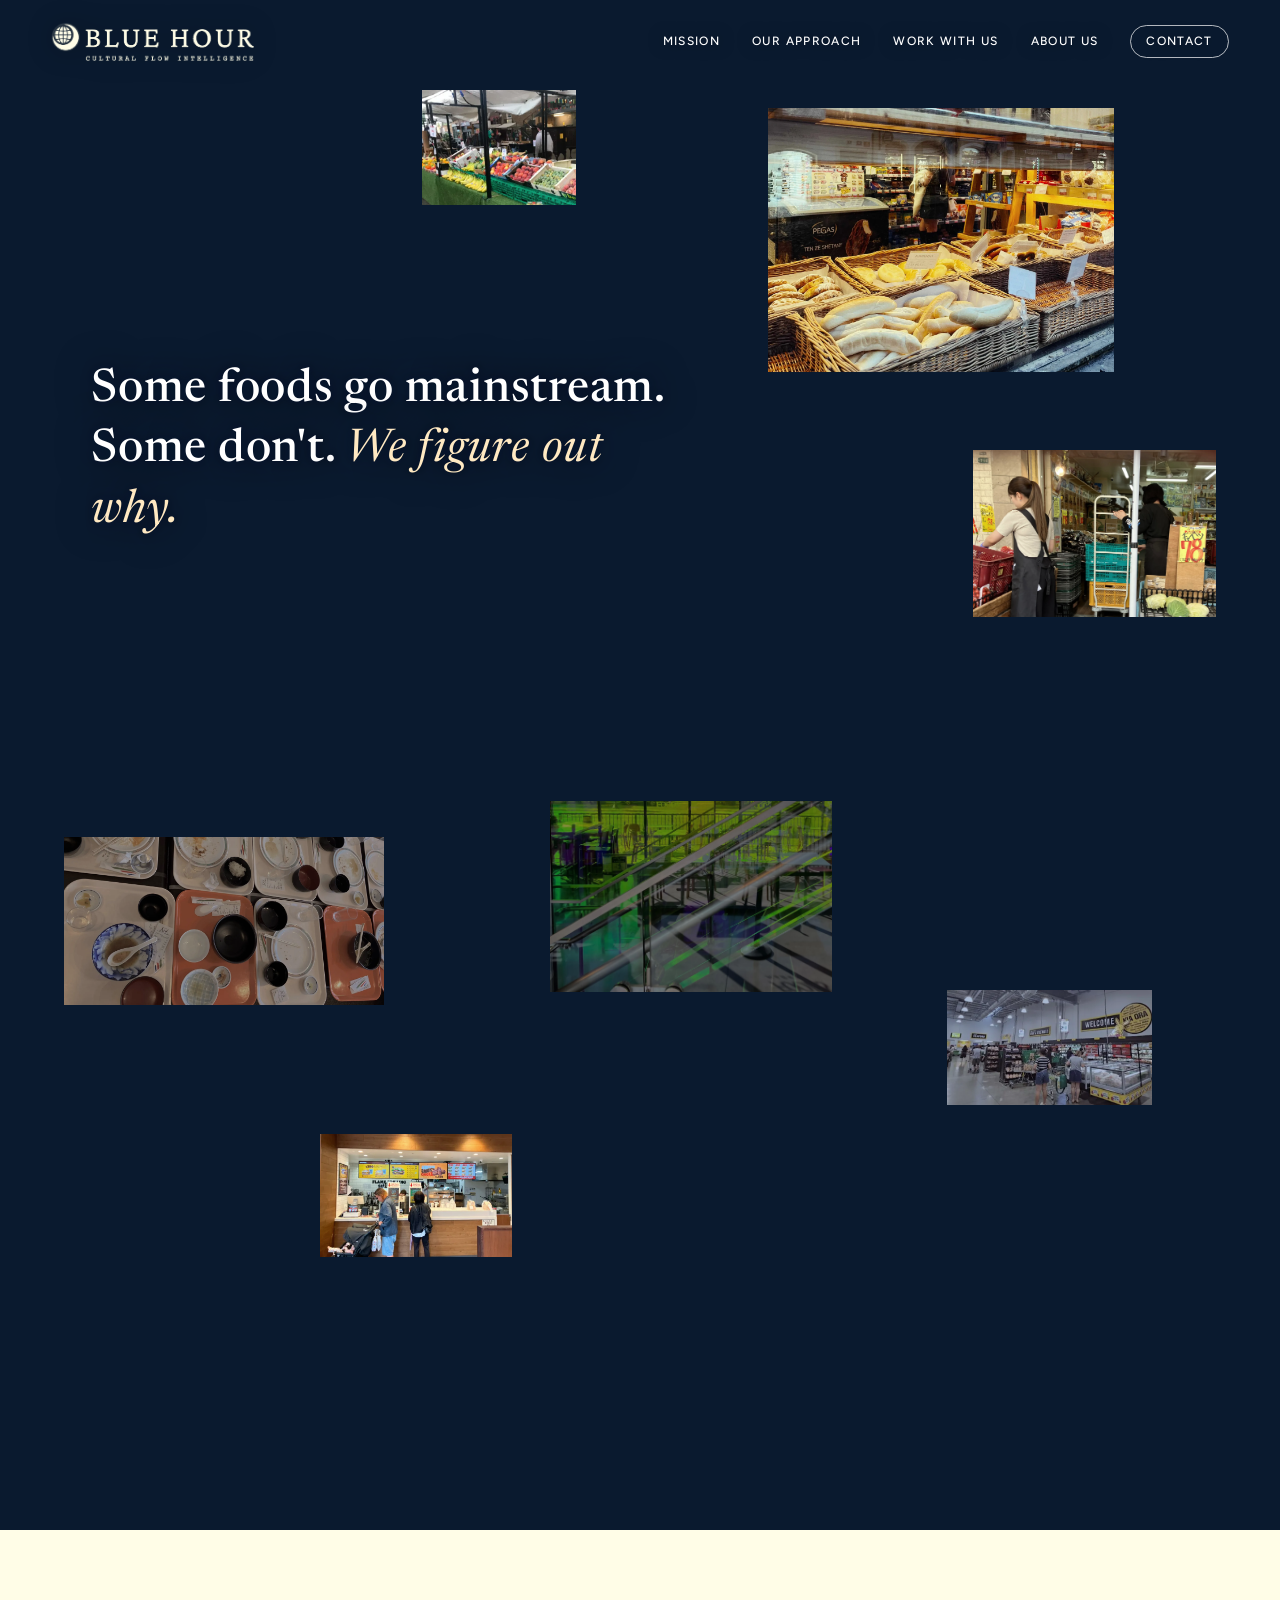
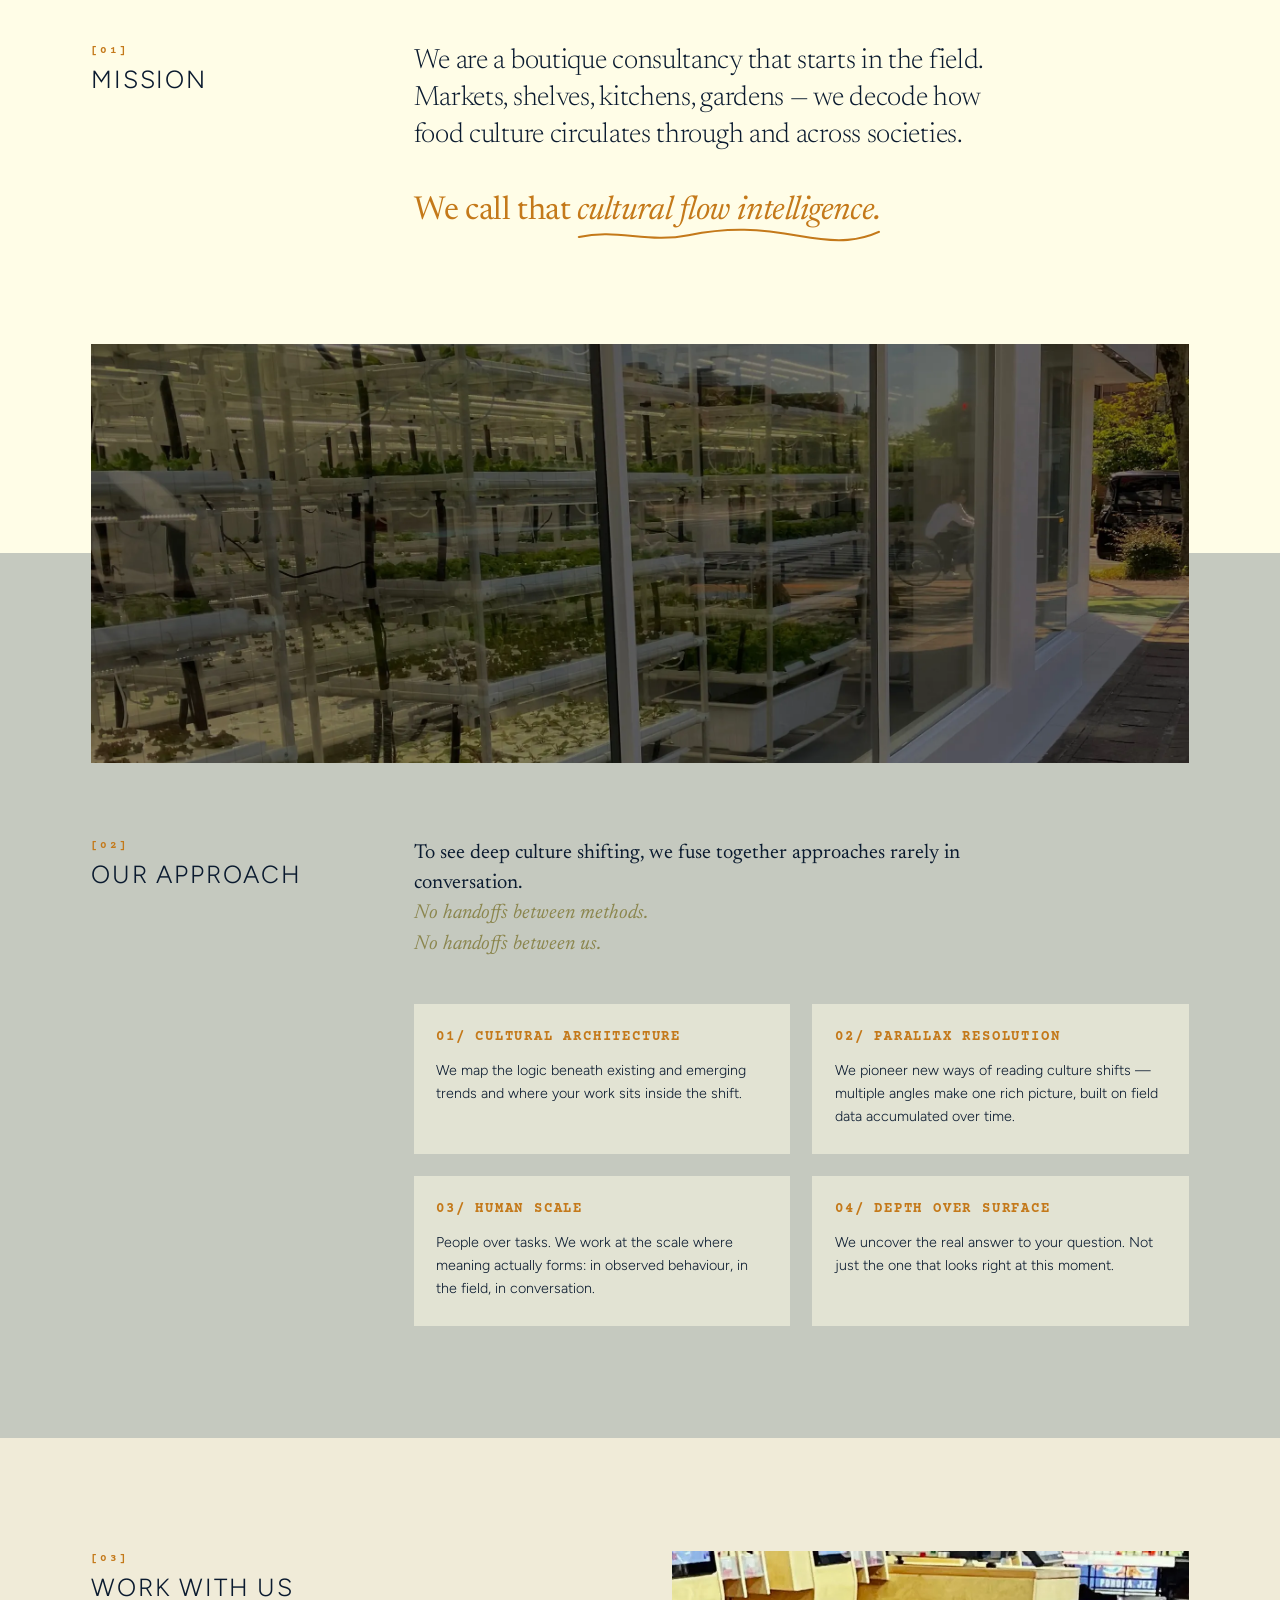
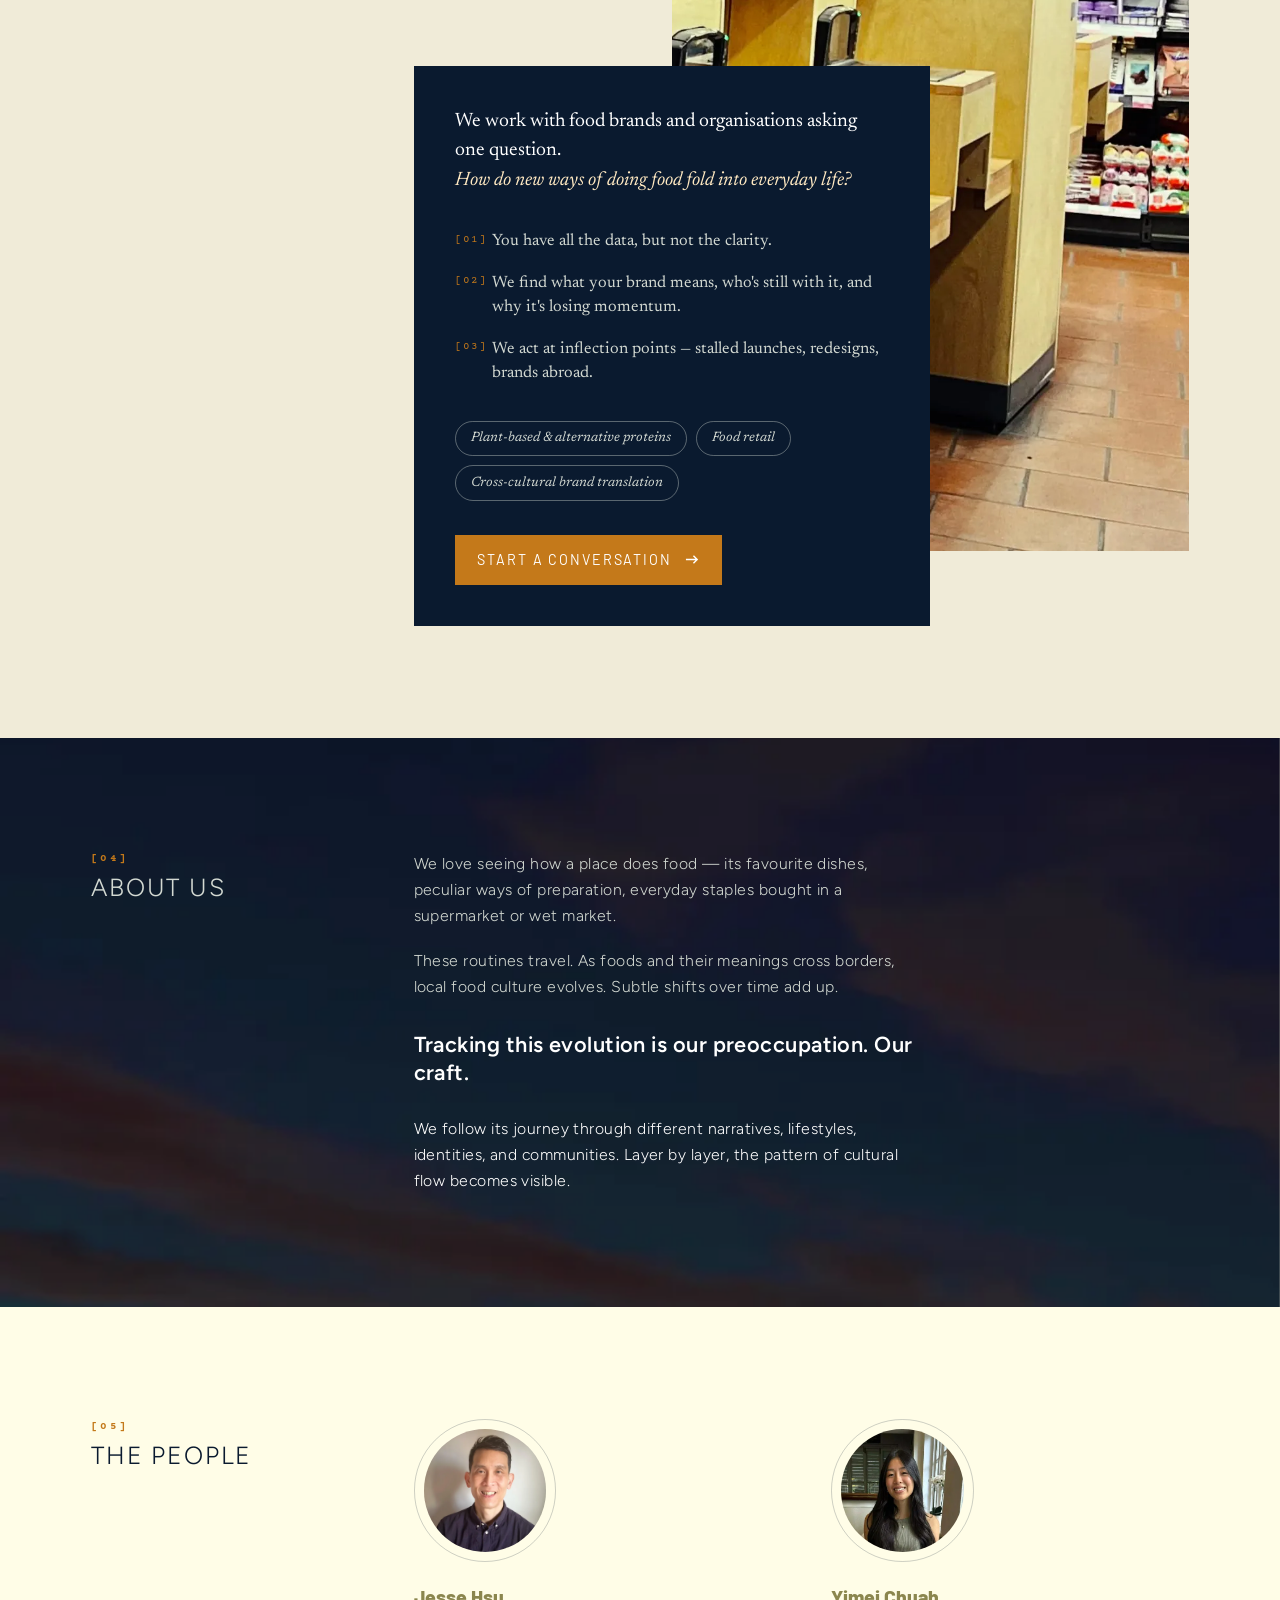
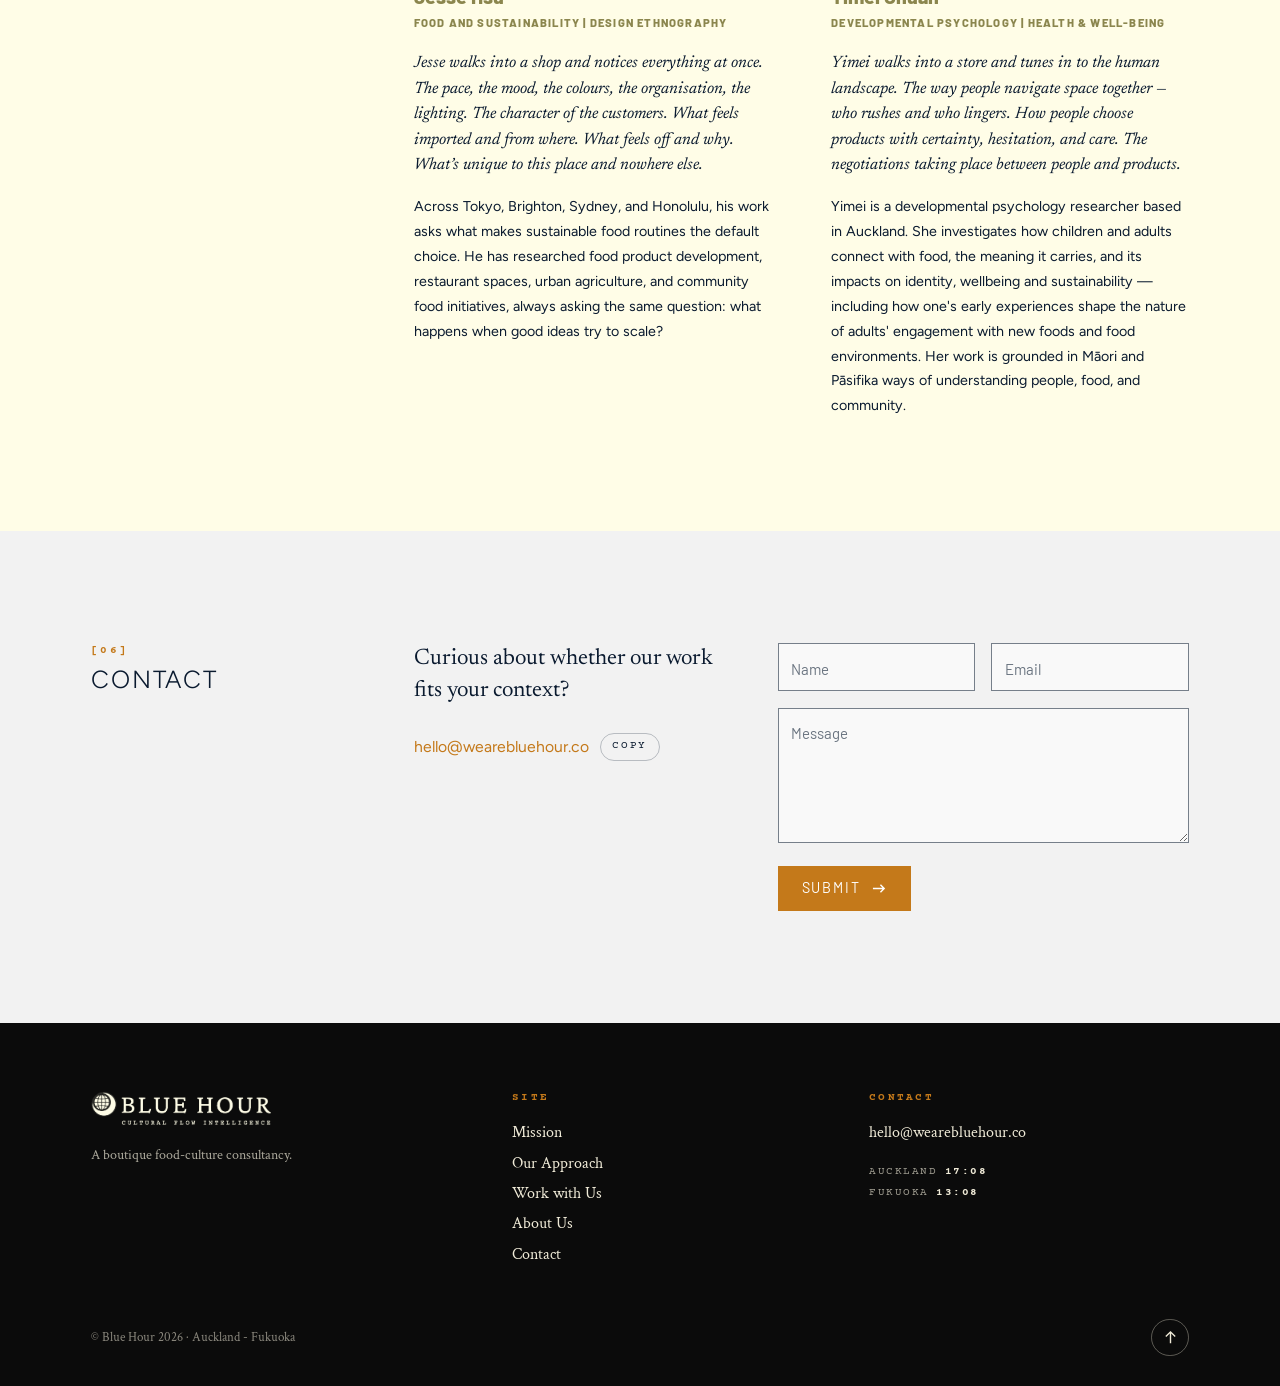
==== commit 1af68f30: "0.1.2 no japanese text nav contact button not the same color as current section" ====
--- a/index.html
+++ b/index.html
@@ -8,9 +8,6 @@
 <meta name="color-scheme" content="light only" />
 <meta name="theme-color" content="#FFFDE7" />
 <link rel="canonical" href="https://wearebluehour.co/" />
-<link rel="alternate" hreflang="en" href="https://wearebluehour.co/" />
-<link rel="alternate" hreflang="ja" href="https://wearebluehour.co/ja.html" />
-<link rel="alternate" hreflang="x-default" href="https://wearebluehour.co/" />
 
 <meta property="og:site_name" content="Blue Hour" />
 <meta property="og:title" content="Blue Hour — Cultural Flow Intelligence" />
@@ -18,7 +15,6 @@
 <meta property="og:description" content="Some foods go mainstream. Some don't. We figure out why. A boutique food-culture consultancy in Auckland and Fukuoka." />
 <meta property="og:url" content="https://wearebluehour.co/" />
 <meta property="og:locale" content="en_NZ" />
-<meta property="og:locale:alternate" content="ja_JP" />
 <meta property="og:image" content="https://wearebluehour.co/assets/img/share-1200x630.jpg" />
 <meta property="og:image:type" content="image/jpeg" />
 <meta property="og:image:width" content="1200" />
@@ -81,10 +77,6 @@
 			<li><a href="#about">About Us</a></li>
 			<li><a class="nav-cta" href="#contact">Contact</a></li>
 		</ul>
-		<div class="lang" aria-label="Language">
-			<span aria-current="true">EN</span>
-			<a href="ja.html" hreflang="ja" lang="ja">日本語</a>
-		</div>
 	</nav>
 	<button class="menu-toggle" type="button" aria-controls="nav" aria-expanded="false" aria-label="Menu">
 		<span></span><span></span><span></span>
@@ -120,7 +112,6 @@
 			<header class="sec-label">
 				<span class="sec-num">[01]</span>
 				<h2 class="sec-title">Mission</h2>
-				<span class="sec-sub" lang="ja">ミッション</span>
 			</header>
 			<div class="sec-body">
 				<p class="mission-lead" data-reveal>
@@ -146,7 +137,6 @@
 			<header class="sec-label">
 				<span class="sec-num">[02]</span>
 				<h2 class="sec-title">Our Approach</h2>
-				<span class="sec-sub" lang="ja">アプローチ</span>
 			</header>
 			<div class="sec-body">
 				<p class="approach-intro" data-reveal>
@@ -182,7 +172,6 @@
 			<header class="sec-label">
 				<span class="sec-num">[03]</span>
 				<h2 class="sec-title">Work with Us</h2>
-				<span class="sec-sub" lang="ja">ご依頼について</span>
 			</header>
 			<div class="sec-body">
 				<div class="offset">
@@ -248,7 +237,6 @@
 			<header class="sec-label">
 				<span class="sec-num">[04]</span>
 				<h2 class="sec-title">About Us</h2>
-				<span class="sec-sub" lang="ja">私たちについて</span>
 			</header>
 			<div class="sec-body">
 				<div class="about-body" data-reveal>
@@ -267,14 +255,13 @@
 			<header class="sec-label">
 				<span class="sec-num">[05]</span>
 				<h2 class="sec-title">The People</h2>
-				<span class="sec-sub" lang="ja">メンバー</span>
 			</header>
 			<div class="sec-body">
 				<div class="people-grid">
 					<article class="person" data-reveal>
 						<div class="portrait"><div class="portrait-frame"><img src="assets/img/image02.webp" alt="Portrait of Jesse Hsu" width="600" height="600" loading="lazy" decoding="async" /></div></div>
 						<div class="person-head">
-							<h3 class="person-name">Jesse Hsu<span class="ja" lang="ja">ジェシー・シュー</span></h3>
+							<h3 class="person-name">Jesse Hsu</h3>
 							<p class="person-role">Food and Sustainability | Design Ethnography</p>
 						</div>
 						<div class="person-bio">
@@ -285,7 +272,7 @@
 					<article class="person" data-reveal>
 						<div class="portrait"><div class="portrait-frame"><img src="assets/img/image04.webp" alt="Portrait of Yimei Chuah" width="397" height="397" loading="lazy" decoding="async" /></div></div>
 						<div class="person-head">
-							<h3 class="person-name">Yimei Chuah<span class="ja" lang="ja">イーメイ・チュア</span></h3>
+							<h3 class="person-name">Yimei Chuah</h3>
 							<p class="person-role">Developmental Psychology | Health &amp; Well-being</p>
 						</div>
 						<div class="person-bio">
@@ -304,7 +291,6 @@
 			<header class="sec-label">
 				<span class="sec-num">[06]</span>
 				<h2 class="sec-title">Contact</h2>
-				<span class="sec-sub" lang="ja">お問い合わせ</span>
 			</header>
 			<div class="sec-body">
 				<div class="contact-grid" data-reveal>
--- a/assets/css/site.css
+++ b/assets/css/site.css
@@ -180,7 +180,6 @@
 	text-transform: uppercase;
 	color: var(--navy);
 }
-.sec-sub { font-family: var(--sans); font-size: .8rem; letter-spacing: .08rem; color: var(--olive); }
 .sec-body { min-width: 0; }
 
 /* Call-to-action button */
@@ -371,7 +370,6 @@
 .band::before { content: ''; position: absolute; inset: 0; z-index: -1; background: rgba(5,12,28,.2); }
 .about { padding: var(--section-y) 0; }
 .about .sec-title { color: var(--mist); }
-.about .sec-sub { color: rgba(211,217,210,.75); }
 .about-body { max-width: 34rem; }
 .about-body p { font-size: 1.05rem; font-weight: 300; line-height: 1.65; letter-spacing: .03rem; color: var(--mist); }
 .about-body p + p { margin-top: 1.25rem; }
@@ -386,7 +384,6 @@
 .portrait-frame img { width: 100%; height: 100%; object-fit: cover; border-radius: 50%; }
 .person-head { margin-top: 1.5rem; }
 .person-name { font-family: var(--label); font-size: 1.3rem; font-weight: 800; line-height: 1.3; color: var(--olive); }
-.person-name .ja { margin-left: .6rem; font-family: var(--sans); font-size: .8rem; font-weight: 400; letter-spacing: .05rem; }
 .person-role { margin-top: .4rem; font-family: var(--label); font-size: .75rem; font-weight: 800; letter-spacing: .08rem; color: var(--olive); text-transform: uppercase; }
 .person-bio { margin-top: 1.25rem; }
 .person-bio p { font-size: .95rem; line-height: 1.75; color: var(--navy); }
@@ -539,8 +536,8 @@
 		color: var(--cream);
 		text-shadow: none;
 	}
-	.nav a.nav-cta, .site-header.is-solid .nav a.nav-cta { padding: 0; border: 0; color: var(--ochre); }
-	.nav a.nav-cta:hover { background: none; }
+	.nav a.nav-cta, .site-header.is-solid .nav a.nav-cta { padding: 0; border: 0; color: var(--cream); }
+	.nav a.nav-cta:hover, .site-header.is-solid .nav a.nav-cta:hover { background: none; }
 	.nav li, .nav .lang { opacity: 0; transform: translateY(1rem); transition: opacity .5s ease, transform .7s var(--ease-out); }
 	.menu-open .nav li, .menu-open .nav .lang { opacity: 1; transform: none; }
 	.menu-open .nav li:nth-child(1) { transition-delay: .25s; }
@@ -603,7 +600,6 @@
 html[lang="ja"] .sectors li, html[lang="ja"] .lede { font-style: normal !important; }
 html[lang="ja"] .nav a { letter-spacing: .08em; text-transform: none; }
 html[lang="ja"] .sec-title { letter-spacing: .12em; }
-html[lang="ja"] .sec-sub { text-transform: uppercase; letter-spacing: .12em; font-family: 'Figtree', sans-serif; }
 html[lang="ja"] .hero h1 { max-width: 64rem; font-size: clamp(1.4rem, 3.2vw, 2.3rem); line-height: 1.65; letter-spacing: .06em; }
 html[lang="ja"] .mission-lead { font-size: clamp(1.1rem, 2vw, 1.4rem); line-height: 1.9; letter-spacing: .04em; }
 html[lang="ja"] .mission-claim { font-size: clamp(1.25rem, 2.4vw, 1.7rem); line-height: 1.6; letter-spacing: .03em; }
